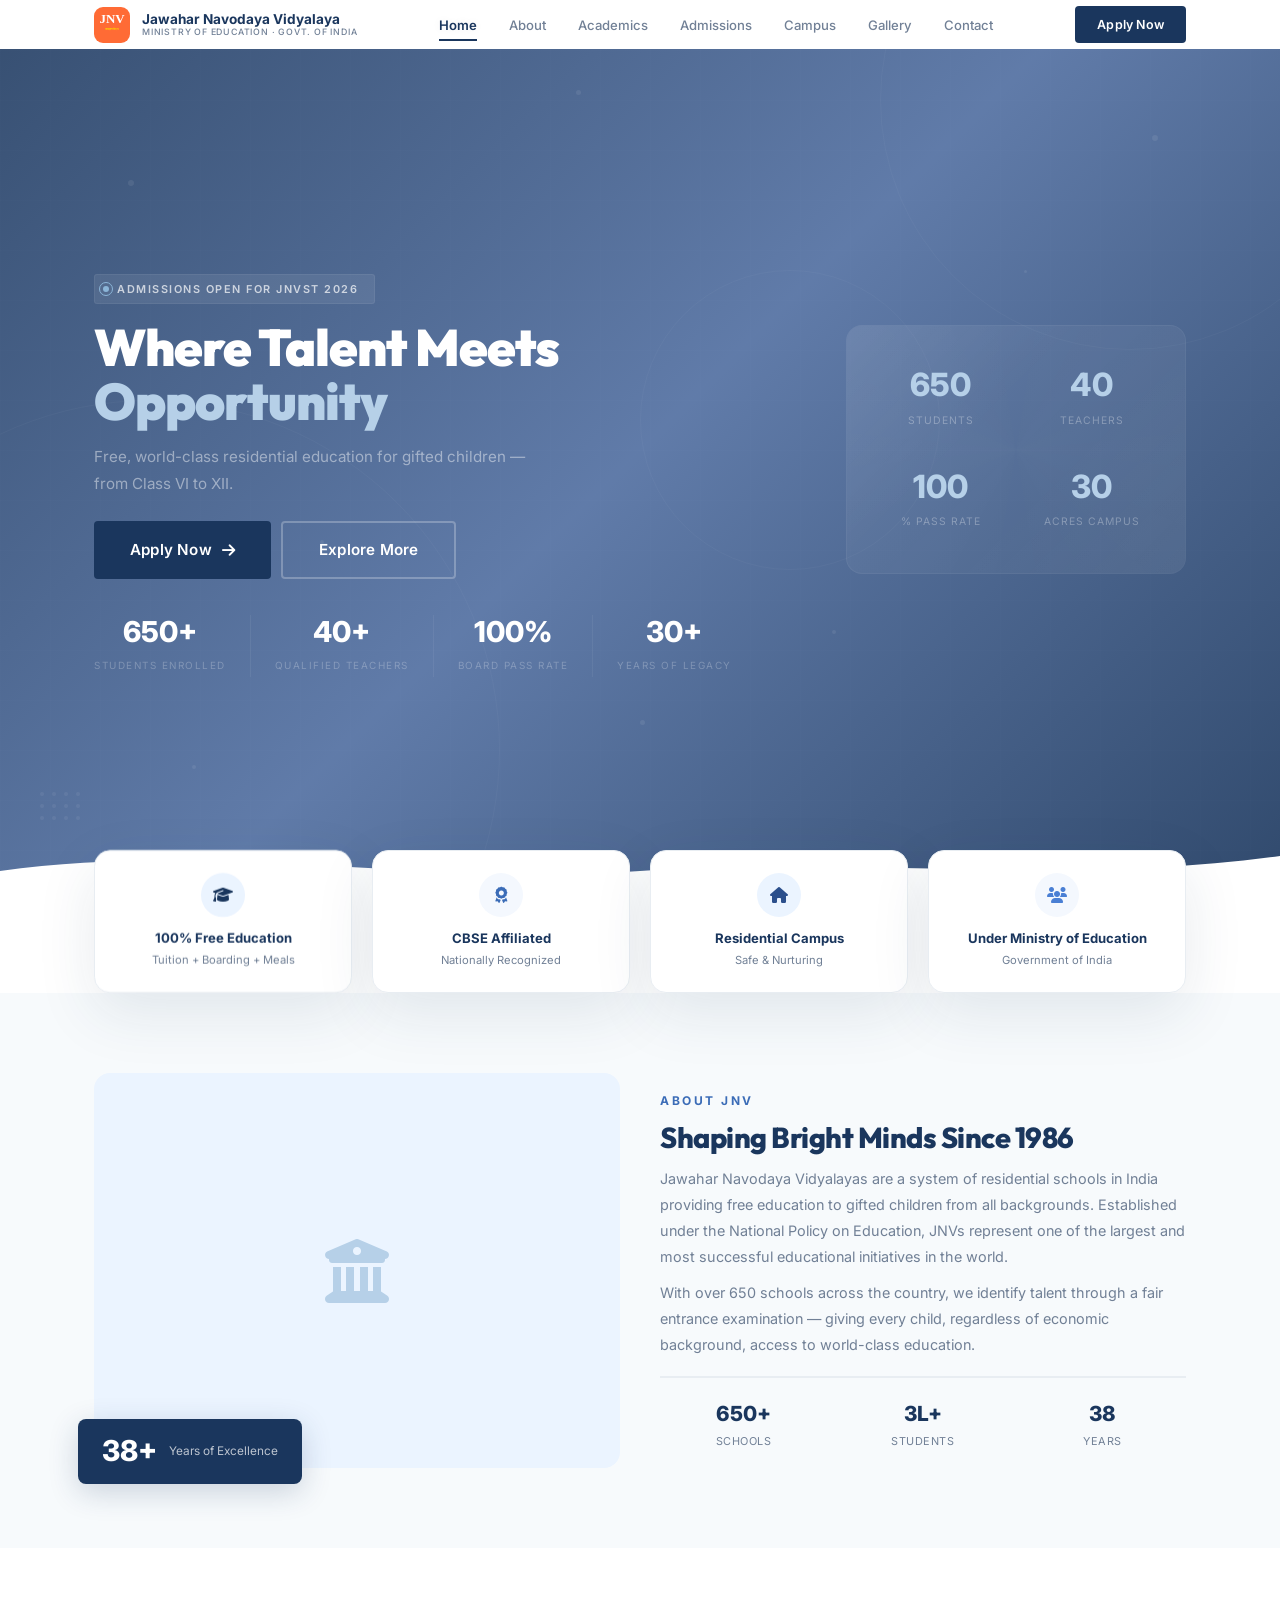
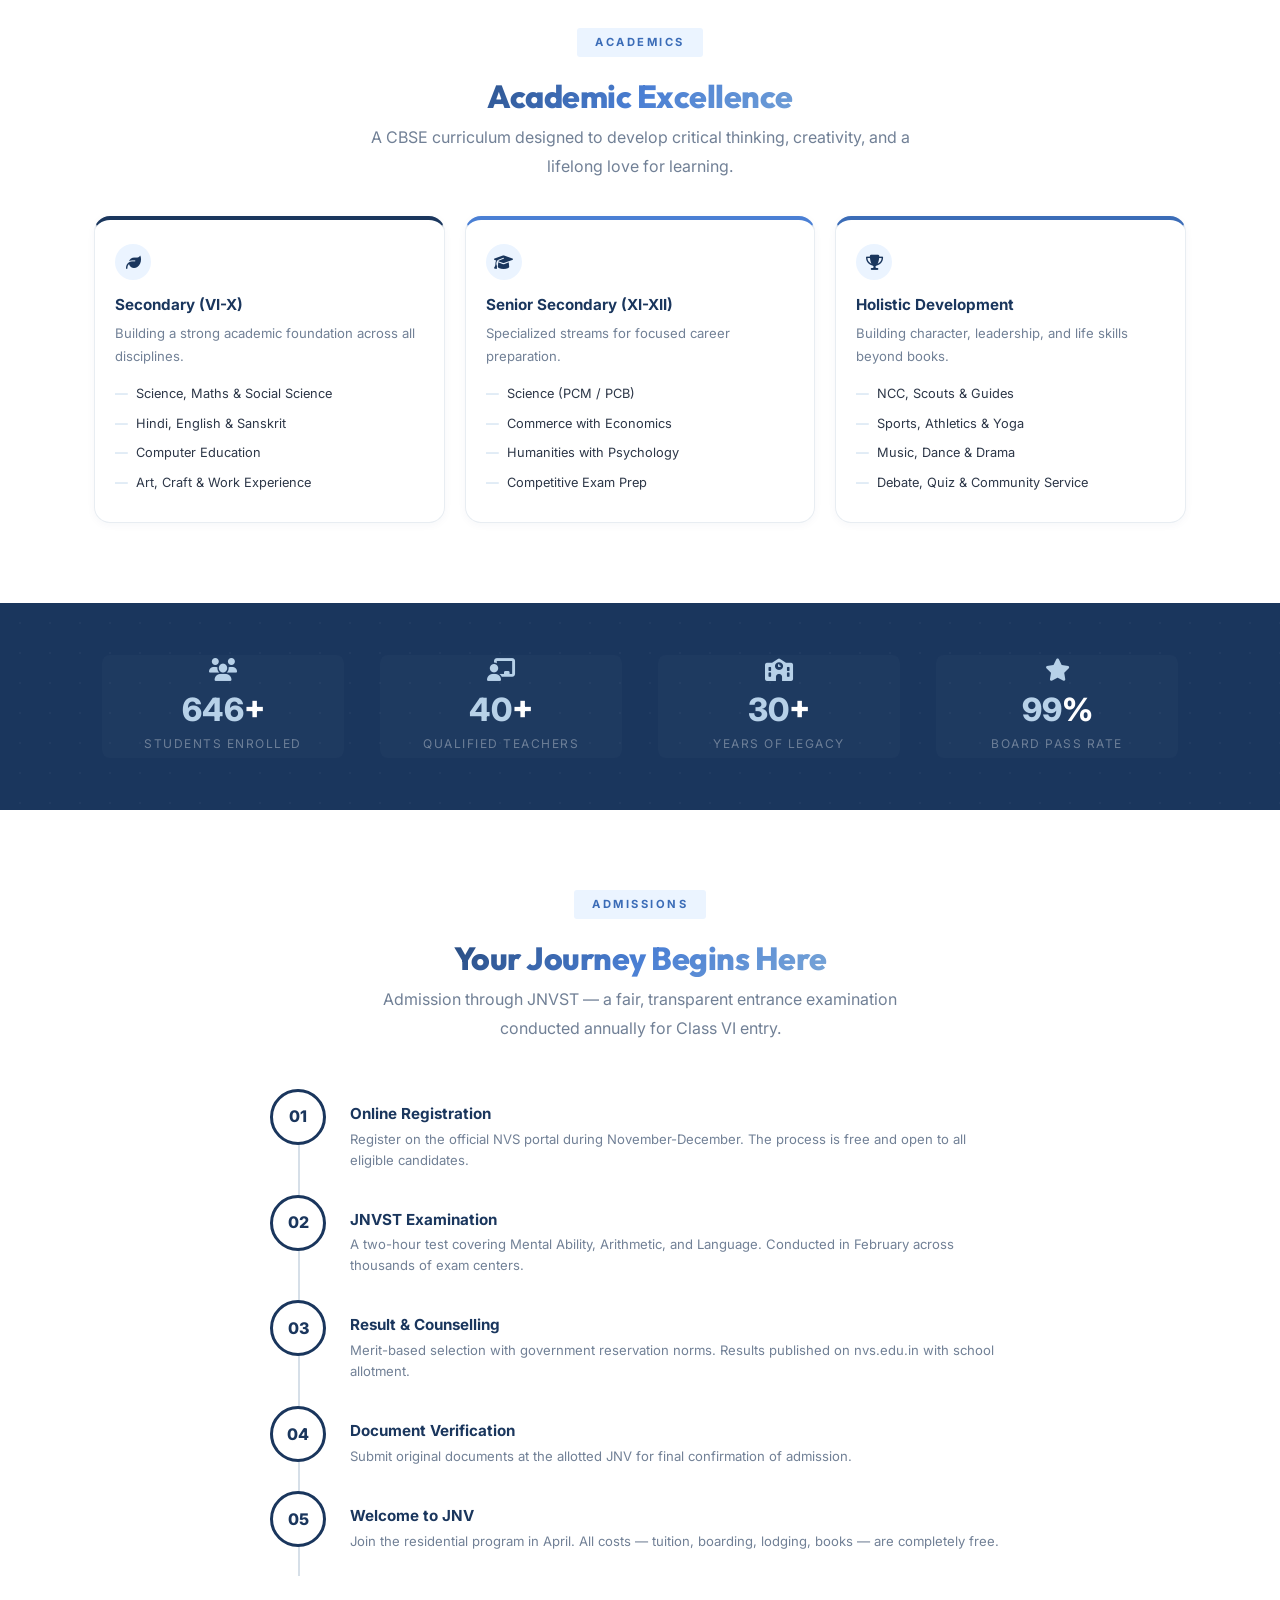
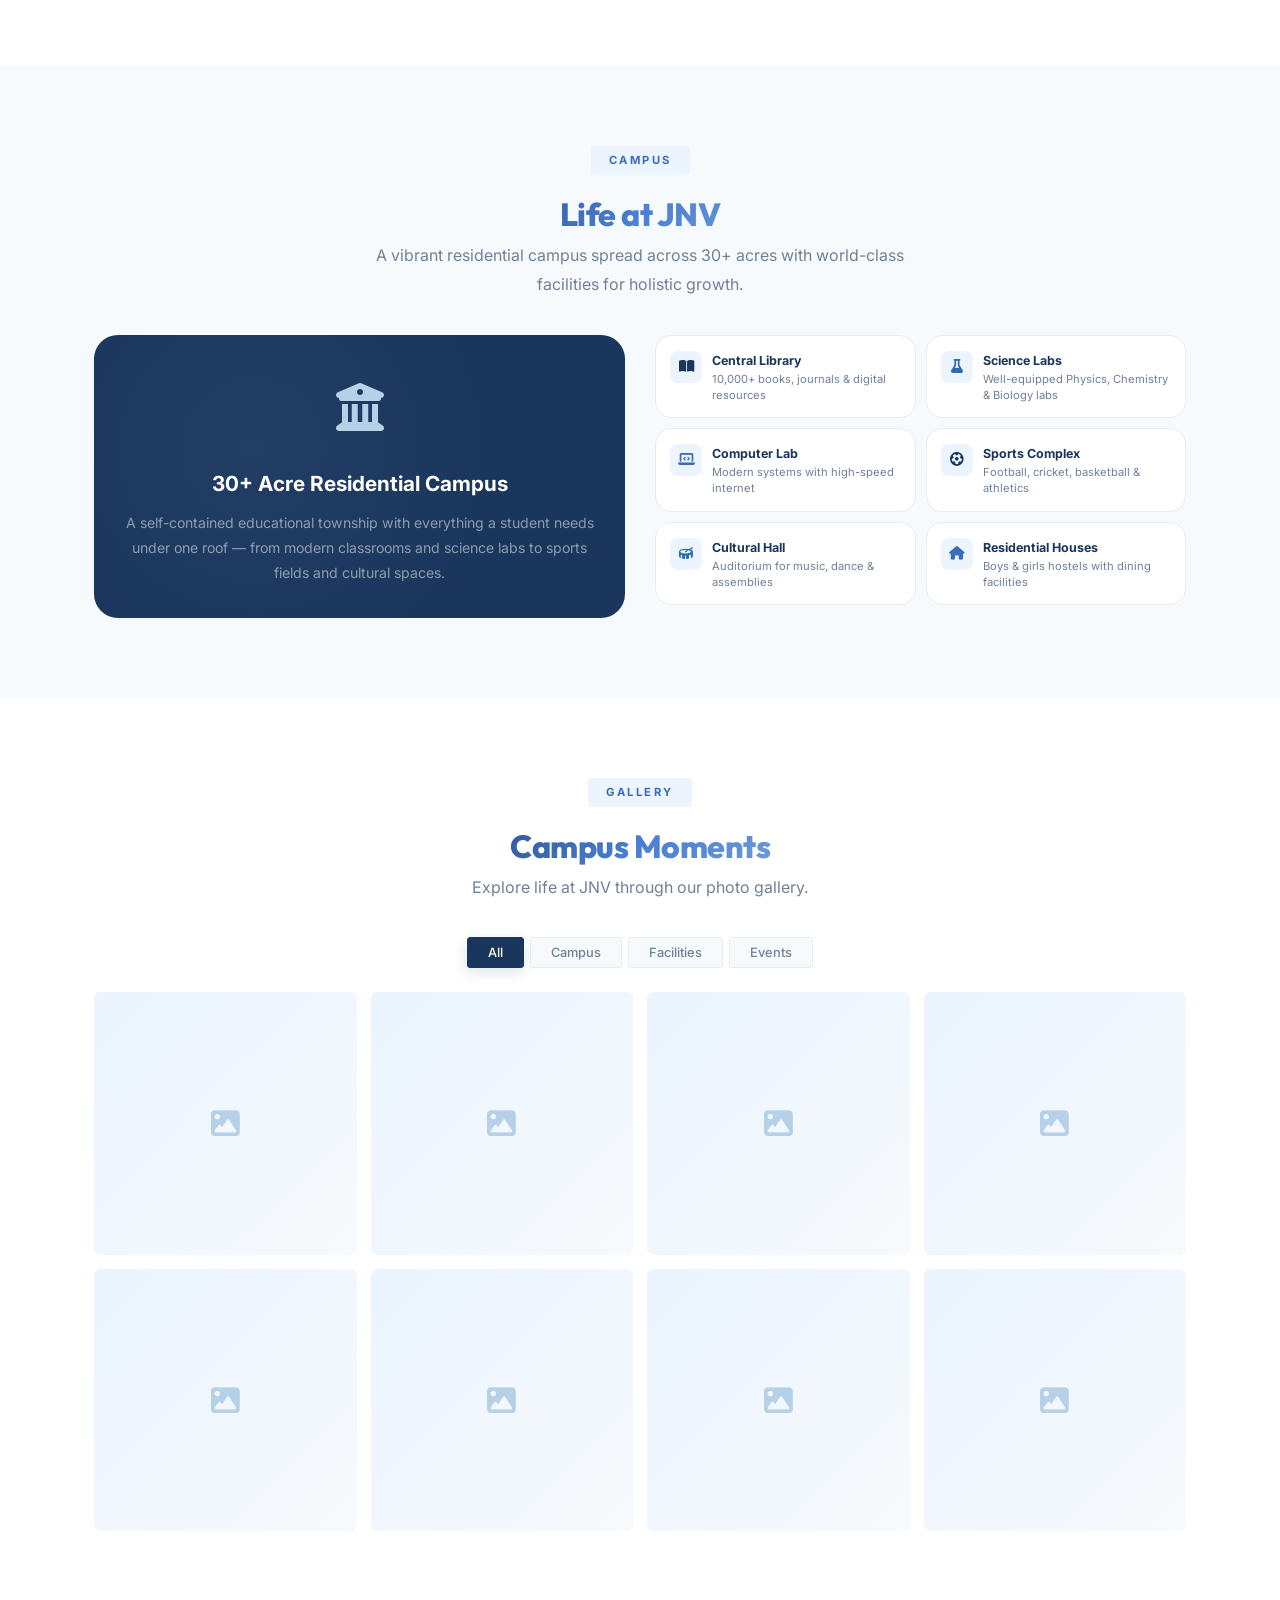
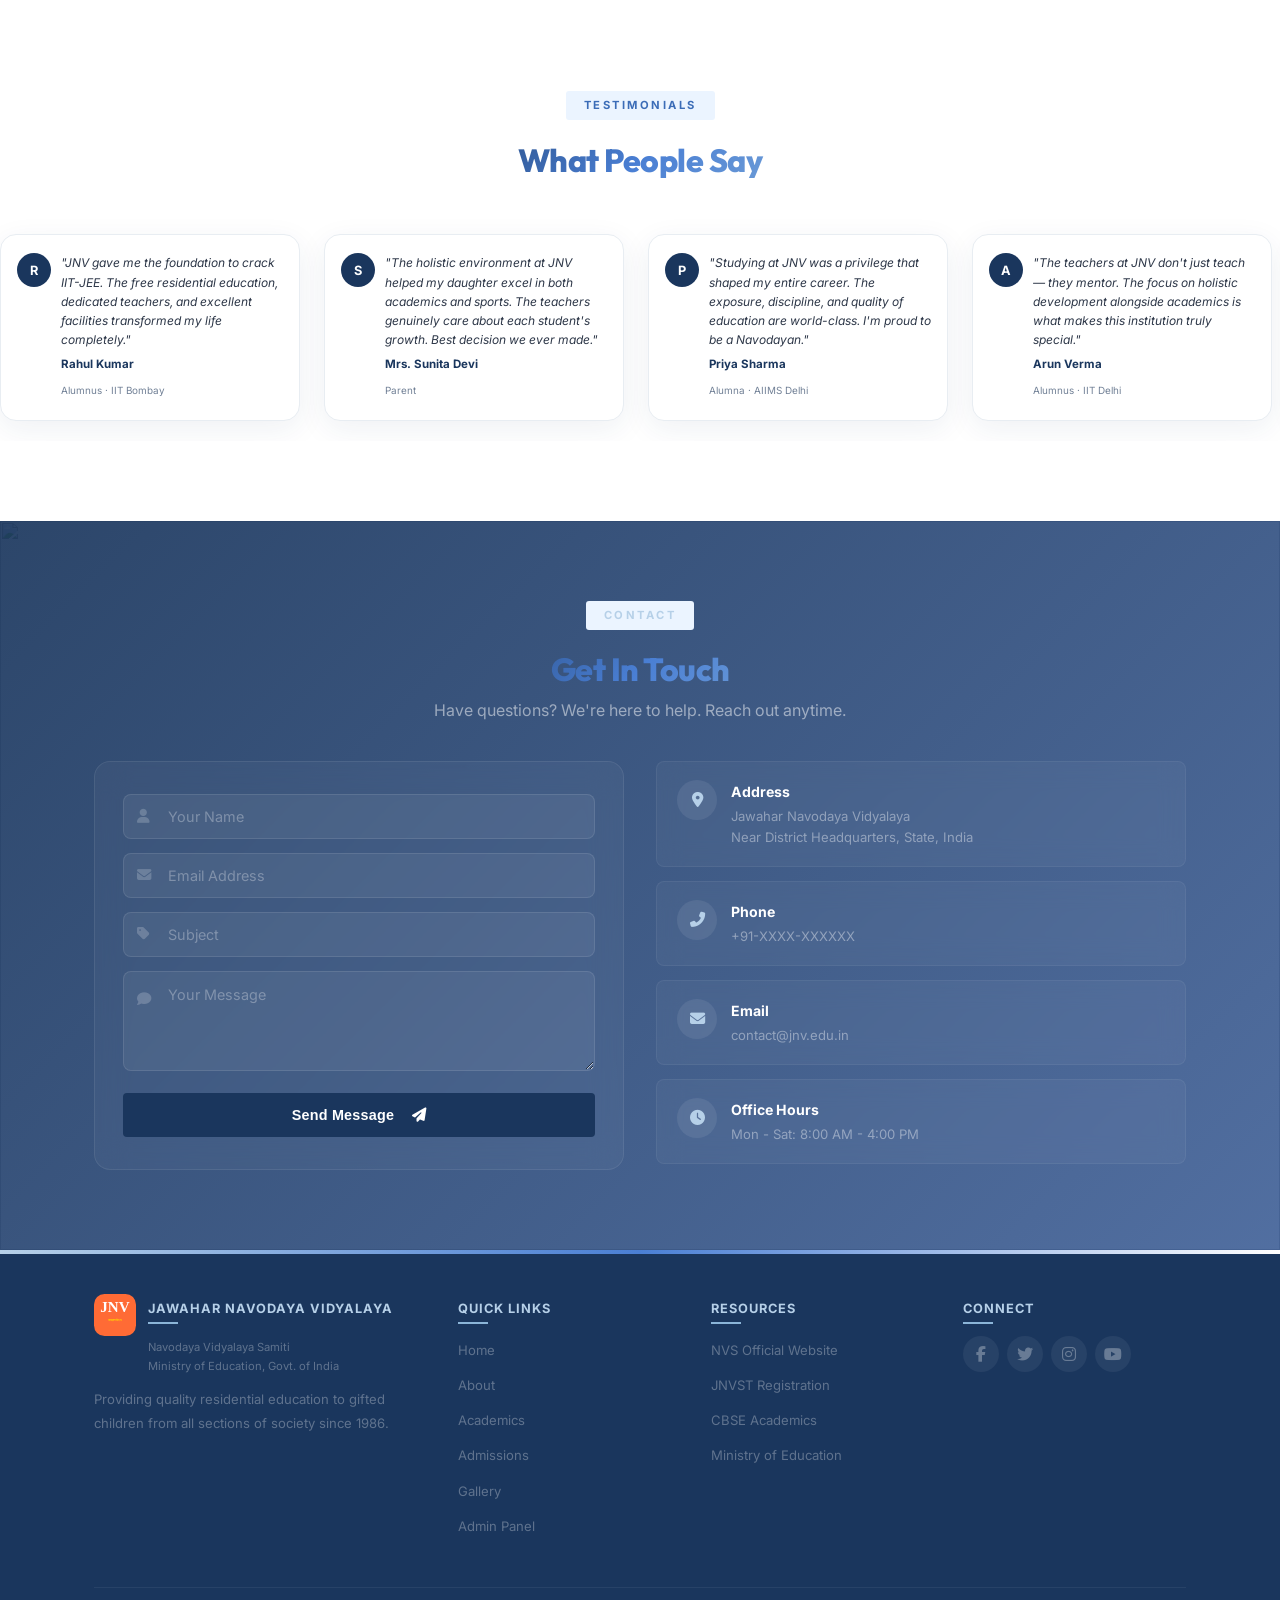
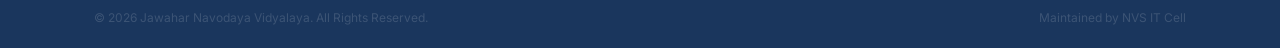
==== index.html @ 22c936cb "Flatten repo root — no nested folder" ====
<!DOCTYPE html>
<html lang="en">
<head>
  <meta charset="UTF-8">
  <meta name="viewport" content="width=device-width, initial-scale=1.0">
  <title>Jawahar Navodaya Vidyalaya - JNV</title>
  <link rel="stylesheet" href="https://cdnjs.cloudflare.com/ajax/libs/font-awesome/6.5.0/css/all.min.css">
  <link rel="stylesheet" href="css/style.css">
  <link rel="stylesheet" href="css/responsive.css">
</head>
<body>

  <div class="scroll-indicator" id="scrollIndicator"></div>

  <header class="header" id="header">
    <div class="container">
      <nav class="navbar">
        <a href="#" class="nav-brand">
          <img src="assets/images/hero/college-logo.svg" alt="JNV" class="logo">
          <div class="brand-text">
            <span class="brand-name">Jawahar Navodaya Vidyalaya</span>
            <span class="brand-sub">Ministry of Education · Govt. of India</span>
          </div>
        </a>
        <ul class="nav-menu" id="navMenu">
          <li><a href="#hero" class="nav-link active">Home</a></li>
          <li><a href="#about" class="nav-link">About</a></li>
          <li><a href="#academics" class="nav-link">Academics</a></li>
          <li><a href="#admissions" class="nav-link">Admissions</a></li>
          <li><a href="#campus" class="nav-link">Campus</a></li>
          <li><a href="#gallery" class="nav-link">Gallery</a></li>
          <li><a href="#contact" class="nav-link">Contact</a></li>
        </ul>
        <div class="nav-actions">
          <a href="#admissions" class="btn btn-primary">Apply Now</a>
          <button class="hamburger" id="hamburger" aria-label="Menu">
            <span></span><span></span><span></span>
          </button>
        </div>
      </nav>
    </div>
  </header>

  <!-- ===== HERO ===== -->
  <section class="hero" id="hero">
    <div class="hero-bg">
      <div class="hero-grid"></div>
      <div class="hero-circle hero-circle-1"></div>
      <div class="hero-circle hero-circle-2"></div>
      <div class="hero-circle hero-circle-3"></div>
      <div class="hero-dots">
        <span></span><span></span><span></span><span></span>
        <span></span><span></span><span></span><span></span>
        <span></span><span></span><span></span><span></span>
      </div>
      <div class="hero-particles">
        <span class="hero-particle"></span>
        <span class="hero-particle"></span>
        <span class="hero-particle"></span>
        <span class="hero-particle"></span>
        <span class="hero-particle"></span>
        <span class="hero-particle"></span>
        <span class="hero-particle"></span>
        <span class="hero-particle"></span>
      </div>
    </div>
    <div class="container">
      <div class="hero-content">
        <div class="hero-badge">
          <span class="dot"></span>
          Admissions Open for JNVST 2026
        </div>
        <div class="hero-inner">
          <div class="hero-text">
            <h1>Where Talent Meets <span class="highlight">Opportunity</span></h1>
            <p>Free, world-class residential education for gifted children — from Class VI to XII.</p>
            <div class="hero-cta">
              <a href="#admissions" class="btn btn-primary btn-lg">Apply Now <i class="fas fa-arrow-right"></i></a>
              <a href="#about" class="btn btn-outline btn-lg">Explore More</a>
            </div>
          </div>
          <div class="hero-visual">
            <div class="hero-card">
              <div class="hero-card-grid">
                <div class="hc-item"><span class="num" data-count="650">0</span><span class="lbl">Students</span></div>
                <div class="hc-item"><span class="num" data-count="40">0</span><span class="lbl">Teachers</span></div>
                <div class="hc-item"><span class="num" data-count="100">0</span><span class="lbl">% Pass Rate</span></div>
                <div class="hc-item"><span class="num" data-count="30">0</span><span class="lbl">Acres Campus</span></div>
              </div>
            </div>
          </div>
        </div>
        <div class="hero-stats">
          <div class="hero-stat"><span class="num">650+</span><span class="lbl">Students Enrolled</span></div>
          <div class="hero-stat-divider"></div>
          <div class="hero-stat"><span class="num">40+</span><span class="lbl">Qualified Teachers</span></div>
          <div class="hero-stat-divider"></div>
          <div class="hero-stat"><span class="num">100%</span><span class="lbl">Board Pass Rate</span></div>
          <div class="hero-stat-divider"></div>
          <div class="hero-stat"><span class="num">30+</span><span class="lbl">Years of Legacy</span></div>
        </div>
      </div>
    </div>
    <div class="hero-shape">
      <svg viewBox="0 0 1440 80" preserveAspectRatio="none">
        <path d="M0,80 L0,40 C240,0 480,60 720,40 C960,20 1200,60 1440,20 L1440,80 L0,80 Z"></path>
      </svg>
    </div>
  </section>

  <!-- ===== PILLARS ===== -->
  <section class="pillars" id="pillars">
    <div class="container">
      <div class="pillars-grid">
        <div class="pillar-card reveal r-1">
          <div class="pillar-icon pi-1"><i class="fas fa-graduation-cap"></i></div>
          <div class="pillar-text"><h4>100% Free Education</h4><p>Tuition + Boarding + Meals</p></div>
        </div>
        <div class="pillar-card reveal r-2">
          <div class="pillar-icon pi-2"><i class="fas fa-award"></i></div>
          <div class="pillar-text"><h4>CBSE Affiliated</h4><p>Nationally Recognized</p></div>
        </div>
        <div class="pillar-card reveal r-3">
          <div class="pillar-icon pi-3"><i class="fas fa-home"></i></div>
          <div class="pillar-text"><h4>Residential Campus</h4><p>Safe &amp; Nurturing</p></div>
        </div>
        <div class="pillar-card reveal r-4">
          <div class="pillar-icon pi-4"><i class="fas fa-users"></i></div>
          <div class="pillar-text"><h4>Under Ministry of Education</h4><p>Government of India</p></div>
        </div>
      </div>
    </div>
  </section>

  <!-- ===== ABOUT ===== -->
  <section class="section bg-cream" id="about">
    <div class="container">
      <div class="about-grid">
        <div class="about-visual reveal from-left r-1">
          <div class="about-frame">
            <div class="af-content"><i class="fas fa-building-columns"></i></div>
          </div>
          <div class="about-float">
            <span class="num">38+</span>
            <p>Years of Excellence</p>
          </div>
        </div>
        <div class="about-text reveal from-right r-2">
          <div class="label">About JNV</div>
          <h2>Shaping Bright Minds Since 1986</h2>
          <p>Jawahar Navodaya Vidyalayas are a system of residential schools in India providing free education to gifted children from all backgrounds. Established under the National Policy on Education, JNVs represent one of the largest and most successful educational initiatives in the world.</p>
          <p>With over 650 schools across the country, we identify talent through a fair entrance examination — giving every child, regardless of economic background, access to world-class education.</p>
          <div class="about-stats">
            <div class="as-item"><span class="as-num"><span data-count="650">0</span>+</span><span class="as-label">Schools</span></div>
            <div class="as-item"><span class="as-num"><span data-count="3">0</span>L+</span><span class="as-label">Students</span></div>
            <div class="as-item"><span class="as-num"><span data-count="38">0</span></span><span class="as-label">Years</span></div>
          </div>
        </div>
      </div>
    </div>
  </section>

  <!-- ===== ACADEMICS ===== -->
  <section class="section bg-white" id="academics">
    <div class="container">
      <div class="section-head reveal">
        <span class="section-tag">Academics</span>
        <h2>Academic Excellence</h2>
        <p>A CBSE curriculum designed to develop critical thinking, creativity, and a lifelong love for learning.</p>
      </div>
      <div class="acad-grid">
        <div class="acad-card reveal r-1">
          <div class="acad-icon"><i class="fas fa-leaf"></i></div>
          <h3>Secondary (VI-X)</h3>
          <p>Building a strong academic foundation across all disciplines.</p>
          <ul class="acad-list">
            <li>Science, Maths & Social Science</li>
            <li>Hindi, English & Sanskrit</li>
            <li>Computer Education</li>
            <li>Art, Craft & Work Experience</li>
          </ul>
        </div>
        <div class="acad-card reveal r-2">
          <div class="acad-icon"><i class="fas fa-graduation-cap"></i></div>
          <h3>Senior Secondary (XI-XII)</h3>
          <p>Specialized streams for focused career preparation.</p>
          <ul class="acad-list">
            <li>Science (PCM / PCB)</li>
            <li>Commerce with Economics</li>
            <li>Humanities with Psychology</li>
            <li>Competitive Exam Prep</li>
          </ul>
        </div>
        <div class="acad-card reveal r-3">
          <div class="acad-icon"><i class="fas fa-trophy"></i></div>
          <h3>Holistic Development</h3>
          <p>Building character, leadership, and life skills beyond books.</p>
          <ul class="acad-list">
            <li>NCC, Scouts & Guides</li>
            <li>Sports, Athletics & Yoga</li>
            <li>Music, Dance & Drama</li>
            <li>Debate, Quiz & Community Service</li>
          </ul>
        </div>
      </div>
    </div>
  </section>

  <!-- ===== STATS ===== -->
  <section class="stats-bar">
    <div class="container">
      <div class="stats-row">
        <div class="s-item reveal r-1"><i class="s-icon fas fa-users"></i><span class="s-num"><span data-count="650">0</span>+</span><span class="s-lbl">Students Enrolled</span></div>
        <div class="s-item reveal r-2"><i class="s-icon fas fa-chalkboard-user"></i><span class="s-num"><span data-count="40">0</span>+</span><span class="s-lbl">Qualified Teachers</span></div>
        <div class="s-item reveal r-3"><i class="s-icon fas fa-school"></i><span class="s-num"><span data-count="30">0</span>+</span><span class="s-lbl">Years of Legacy</span></div>
        <div class="s-item reveal r-4"><i class="s-icon fas fa-star"></i><span class="s-num"><span data-count="100">0</span>%</span><span class="s-lbl">Board Pass Rate</span></div>
      </div>
    </div>
  </section>

  <!-- ===== ADMISSIONS ===== -->
  <section class="section bg-white" id="admissions">
    <div class="container">
      <div class="section-head reveal">
        <span class="section-tag">Admissions</span>
        <h2>Your Journey Begins Here</h2>
        <p>Admission through JNVST — a fair, transparent entrance examination conducted annually for Class VI entry.</p>
      </div>
      <div class="timeline">
        <div class="tl-item"><div class="tl-marker">01</div><div class="tl-content"><h3>Online Registration</h3><p>Register on the official NVS portal during November-December. The process is free and open to all eligible candidates.</p></div></div>
        <div class="tl-item"><div class="tl-marker">02</div><div class="tl-content"><h3>JNVST Examination</h3><p>A two-hour test covering Mental Ability, Arithmetic, and Language. Conducted in February across thousands of exam centers.</p></div></div>
        <div class="tl-item"><div class="tl-marker">03</div><div class="tl-content"><h3>Result & Counselling</h3><p>Merit-based selection with government reservation norms. Results published on nvs.edu.in with school allotment.</p></div></div>
        <div class="tl-item"><div class="tl-marker">04</div><div class="tl-content"><h3>Document Verification</h3><p>Submit original documents at the allotted JNV for final confirmation of admission.</p></div></div>
        <div class="tl-item"><div class="tl-marker">05</div><div class="tl-content"><h3>Welcome to JNV</h3><p>Join the residential program in April. All costs — tuition, boarding, lodging, books — are completely free.</p></div></div>
      </div>
    </div>
  </section>

  <!-- ===== CAMPUS ===== -->
  <section class="section bg-cream" id="campus">
    <div class="container">
      <div class="section-head reveal">
        <span class="section-tag">Campus</span>
        <h2>Life at JNV</h2>
        <p>A vibrant residential campus spread across 30+ acres with world-class facilities for holistic growth.</p>
      </div>
      <div class="campus-showcase">
        <div class="cs-featured reveal r-1">
          <div class="csf-icon"><i class="fas fa-building-columns"></i></div>
          <div class="csf-text">
            <h3>30+ Acre Residential Campus</h3>
            <p>A self-contained educational township with everything a student needs under one roof — from modern classrooms and science labs to sports fields and cultural spaces.</p>
          </div>
        </div>
        <div class="cs-list">
          <div class="cs-item reveal r-1"><div class="csi-icon" style="background:var(--primary-100);color:var(--primary);"><i class="fas fa-book-open"></i></div><div class="csi-text"><h4>Central Library</h4><p>10,000+ books, journals & digital resources</p></div></div>
          <div class="cs-item reveal r-2"><div class="csi-icon" style="background:#EBF4FF;color:#2B6CB0;"><i class="fas fa-flask"></i></div><div class="csi-text"><h4>Science Labs</h4><p>Well-equipped Physics, Chemistry & Biology labs</p></div></div>
          <div class="cs-item reveal r-1"><div class="csi-icon" style="background:var(--primary-100);color:var(--primary-600);"><i class="fas fa-laptop-code"></i></div><div class="csi-text"><h4>Computer Lab</h4><p>Modern systems with high-speed internet</p></div></div>
          <div class="cs-item reveal r-2"><div class="csi-icon" style="background:#EBF4FF;color:var(--primary);"><i class="fas fa-futbol"></i></div><div class="csi-text"><h4>Sports Complex</h4><p>Football, cricket, basketball & athletics</p></div></div>
          <div class="cs-item reveal r-1"><div class="csi-icon" style="background:var(--primary-100);color:#2B6CB0;"><i class="fas fa-drum"></i></div><div class="csi-text"><h4>Cultural Hall</h4><p>Auditorium for music, dance & assemblies</p></div></div>
          <div class="cs-item reveal r-2"><div class="csi-icon" style="background:#EBF4FF;color:var(--primary-600);"><i class="fas fa-home"></i></div><div class="csi-text"><h4>Residential Houses</h4><p>Boys & girls hostels with dining facilities</p></div></div>
        </div>
      </div>
    </div>
  </section>

  <!-- ===== GALLERY ===== -->
  <section class="section bg-white" id="gallery">
    <div class="container">
      <div class="section-head reveal">
        <span class="section-tag">Gallery</span>
        <h2>Campus Moments</h2>
        <p>Explore life at JNV through our photo gallery.</p>
      </div>
      <div class="gallery-filter reveal">
        <button class="active" data-filter="all">All</button>
        <button data-filter="campus">Campus</button>
        <button data-filter="facilities">Facilities</button>
        <button data-filter="events">Events</button>
      </div>
      <div class="gallery-grid" id="galleryGrid">
        <div class="g-item" data-category="campus" data-img="assets/images/campus/campus-main.jpg"><div class="g-bg"><i class="fas fa-image"></i></div><div class="g-thumb" style="background-image:url(assets/images/campus/campus-main.jpg)"></div><div class="g-overlay"><span>Main Building</span></div></div>
        <div class="g-item" data-category="facilities" data-img="assets/images/campus/library.jpg"><div class="g-bg"><i class="fas fa-image"></i></div><div class="g-thumb" style="background-image:url(assets/images/campus/library.jpg)"></div><div class="g-overlay"><span>Library</span></div></div>
        <div class="g-item" data-category="facilities" data-img="assets/images/campus/lab.jpg"><div class="g-bg"><i class="fas fa-image"></i></div><div class="g-thumb" style="background-image:url(assets/images/campus/lab.jpg)"></div><div class="g-overlay"><span>Science Lab</span></div></div>
        <div class="g-item" data-category="events" data-img="assets/images/campus/sports.jpg"><div class="g-bg"><i class="fas fa-image"></i></div><div class="g-thumb" style="background-image:url(assets/images/campus/sports.jpg)"></div><div class="g-overlay"><span>Sports Day</span></div></div>
        <div class="g-item" data-category="campus" data-img="assets/images/campus/campus-main.jpg"><div class="g-bg"><i class="fas fa-image"></i></div><div class="g-thumb" style="background-image:url(assets/images/campus/campus-main.jpg)"></div><div class="g-overlay"><span>Campus View</span></div></div>
        <div class="g-item" data-category="events" data-img="assets/images/campus/events.jpg"><div class="g-bg"><i class="fas fa-image"></i></div><div class="g-thumb" style="background-image:url(assets/images/campus/events.jpg)"></div><div class="g-overlay"><span>Cultural Fest</span></div></div>
        <div class="g-item" data-category="facilities" data-img="assets/images/campus/lab.jpg"><div class="g-bg"><i class="fas fa-image"></i></div><div class="g-thumb" style="background-image:url(assets/images/campus/lab.jpg)"></div><div class="g-overlay"><span>Computer Lab</span></div></div>
        <div class="g-item" data-category="events" data-img="assets/images/campus/sports.jpg"><div class="g-bg"><i class="fas fa-image"></i></div><div class="g-thumb" style="background-image:url(assets/images/campus/sports.jpg)"></div><div class="g-overlay"><span>Swimming Pool</span></div></div>
      </div>
    </div>
  </section>

  <!-- Lightbox -->
  <div class="lightbox" id="lightbox">
    <button class="lightbox-close" id="lbClose">&times;</button>
    <button class="lightbox-nav prev" id="lbPrev"><i class="fas fa-chevron-left"></i></button>
    <button class="lightbox-nav next" id="lbNext"><i class="fas fa-chevron-right"></i></button>
    <div class="lightbox-content" id="lbContent">
      <img id="lbImg" src="" alt="Gallery Image">
      <h3 id="lbTitle">Photo Title</h3>
      <p id="lbCategory">Category</p>
    </div>
    <div class="lightbox-counter" id="lbCounter">1 / 8</div>
  </div>

  <!-- ===== NOTICES ===== -->
  <section class="section bg-cream" id="notices" style="display:none;">
    <div class="container">
      <div class="section-head reveal">
        <span class="section-tag">Updates</span>
        <h2>Notices & Announcements</h2>
      </div>
      <div class="notices-list" id="noticesList"></div>
    </div>
  </section>

  <!-- ===== TESTIMONIALS ===== -->
  <section class="section bg-white" id="testimonials">
    <div class="container">
      <div class="section-head reveal">
        <span class="section-tag">Testimonials</span>
        <h2>What People Say</h2>
      </div>
    </div>
    <div class="testi-float-wrap">
      <div class="testi-float-track" id="testiTrack">
        <div class="testi-float-card">
          <div class="tfc-icon">R</div>
          <div class="tfc-text">
            <p>"JNV gave me the foundation to crack IIT-JEE. The free residential education, dedicated teachers, and excellent facilities transformed my life completely."</p>
            <strong>Rahul Kumar</strong>
            <span>Alumnus · IIT Bombay</span>
          </div>
        </div>
        <div class="testi-float-card">
          <div class="tfc-icon">S</div>
          <div class="tfc-text">
            <p>"The holistic environment at JNV helped my daughter excel in both academics and sports. The teachers genuinely care about each student's growth. Best decision we ever made."</p>
            <strong>Mrs. Sunita Devi</strong>
            <span>Parent</span>
          </div>
        </div>
        <div class="testi-float-card">
          <div class="tfc-icon">P</div>
          <div class="tfc-text">
            <p>"Studying at JNV was a privilege that shaped my entire career. The exposure, discipline, and quality of education are world-class. I'm proud to be a Navodayan."</p>
            <strong>Priya Sharma</strong>
            <span>Alumna · AIIMS Delhi</span>
          </div>
        </div>
        <div class="testi-float-card">
          <div class="tfc-icon">A</div>
          <div class="tfc-text">
            <p>"The teachers at JNV don't just teach — they mentor. The focus on holistic development alongside academics is what makes this institution truly special."</p>
            <strong>Arun Verma</strong>
            <span>Alumnus · IIT Delhi</span>
          </div>
        </div>
        <div class="testi-float-card">
          <div class="tfc-icon">N</div>
          <div class="tfc-text">
            <p>"JNV gave my son a disciplined yet nurturing environment. The residential program built his character and independence. Forever grateful to this institution."</p>
            <strong>Mrs. Neha Gupta</strong>
            <span>Parent</span>
          </div>
        </div>
        <div class="testi-float-card">
          <div class="tfc-icon">V</div>
          <div class="tfc-text">
            <p>"Being a Navodayan shaped who I am today. The exposure, the competitions, the sports — everything contributed to my growth. Proud to be part of this legacy."</p>
            <strong>Vikram Singh</strong>
            <span>Alumnus · NIT Trichy</span>
          </div>
        </div>
      </div>
    </div>
  </section>

  <!-- ===== GET IN TOUCH ===== -->
  <section class="section git-section" id="contact">
    <div class="git-bg">
      <img src="assets/images/hero/campus-main.jpg" alt="" class="git-bg-img">
      <div class="git-overlay"></div>
    </div>
    <div class="container">
      <div class="section-head reveal" style="position:relative;z-index:1;">
        <span class="section-tag" style="color:var(--primary-200)">Contact</span>
        <h2 style="color:var(--white)">Get In Touch</h2>
        <p style="color:rgba(255,255,255,0.5)">Have questions? We're here to help. Reach out anytime.</p>
      </div>
      <div class="git-grid">
        <div class="git-card reveal from-left r-1">
          <form id="contactForm">
            <div class="git-input-group">
              <input type="text" placeholder="Your Name" required>
              <span class="git-input-icon"><i class="fas fa-user"></i></span>
            </div>
            <div class="git-input-group">
              <input type="email" placeholder="Email Address" required>
              <span class="git-input-icon"><i class="fas fa-envelope"></i></span>
            </div>
            <div class="git-input-group">
              <input type="text" placeholder="Subject">
              <span class="git-input-icon"><i class="fas fa-tag"></i></span>
            </div>
            <div class="git-input-group">
              <textarea placeholder="Your Message" rows="4" required></textarea>
              <span class="git-input-icon git-textarea-icon"><i class="fas fa-comment"></i></span>
            </div>
            <button type="submit" class="btn btn-primary btn-block">Send Message <i class="fas fa-paper-plane"></i></button>
          </form>
        </div>
        <div class="git-contact reveal from-right r-2">
          <div class="git-contact-card">
            <div class="git-c-icon"><i class="fas fa-map-marker-alt"></i></div>
            <div><h4>Address</h4><p>Jawahar Navodaya Vidyalaya<br>Near District Headquarters, State, India</p></div>
          </div>
          <div class="git-contact-card">
            <div class="git-c-icon"><i class="fas fa-phone-alt"></i></div>
            <div><h4>Phone</h4><p>+91-XXXX-XXXXXX</p></div>
          </div>
          <div class="git-contact-card">
            <div class="git-c-icon"><i class="fas fa-envelope"></i></div>
            <div><h4>Email</h4><p>contact@jnv.edu.in</p></div>
          </div>
          <div class="git-contact-card">
            <div class="git-c-icon"><i class="fas fa-clock"></i></div>
            <div><h4>Office Hours</h4><p>Mon - Sat: 8:00 AM - 4:00 PM</p></div>
          </div>
        </div>
      </div>
    </div>
  </section>

  <footer class="footer">
    <div class="container">
      <div class="footer-grid">
        <div class="footer-col">
          <div class="footer-brand">
            <img src="assets/images/hero/college-logo.svg" alt="JNV" class="footer-logo">
            <div><h4>Jawahar Navodaya Vidyalaya</h4><p>Navodaya Vidyalaya Samiti<br>Ministry of Education, Govt. of India</p></div>
          </div>
          <p class="footer-desc">Providing quality residential education to gifted children from all sections of society since 1986.</p>
        </div>
        <div class="footer-col">
          <h4>Quick Links</h4>
          <ul>
            <li><a href="#hero">Home</a></li>
            <li><a href="#about">About</a></li>
            <li><a href="#academics">Academics</a></li>
            <li><a href="#admissions">Admissions</a></li>
            <li><a href="#gallery">Gallery</a></li>
            <li><a href="admin/index.html" target="_blank">Admin Panel</a></li>
          </ul>
        </div>
        <div class="footer-col">
          <h4>Resources</h4>
          <ul>
            <li><a href="https://navodaya.gov.in" target="_blank" rel="noopener">NVS Official Website</a></li>
            <li><a href="https://cbseitms.nic.in/nvs" target="_blank" rel="noopener">JNVST Registration</a></li>
            <li><a href="https://cbse.gov.in" target="_blank" rel="noopener">CBSE Academics</a></li>
            <li><a href="https://education.gov.in" target="_blank" rel="noopener">Ministry of Education</a></li>
          </ul>
        </div>
        <div class="footer-col">
          <h4>Connect</h4>
          <div class="social-links">
            <a href="#" aria-label="Facebook"><i class="fab fa-facebook-f"></i></a>
            <a href="#" aria-label="Twitter"><i class="fab fa-twitter"></i></a>
            <a href="#" aria-label="Instagram"><i class="fab fa-instagram"></i></a>
            <a href="#" aria-label="YouTube"><i class="fab fa-youtube"></i></a>
          </div>
        </div>
      </div>
      <div class="footer-bottom">
        <p>&copy; 2026 Jawahar Navodaya Vidyalaya. All Rights Reserved.</p>
        <p>Maintained by NVS IT Cell</p>
      </div>
    </div>
  </footer>

  <button class="back-top" id="backTop"><i class="fas fa-arrow-up"></i></button>

  <script src="js/main.js"></script>
</body>
</html>
---- css/style.css ----
@import url('https://fonts.googleapis.com/css2?family=Inter:wght@300;400;500;600;700;800;900&family=Outfit:wght@300;400;500;600;700;800;900&family=Playfair+Display:ital,wght@0,700;0,800;1,700&display=swap');

:root {
  --primary: #1A365D;
  --primary-800: #234578;
  --primary-700: #2B4F8C;
  --primary-600: #3B6CB7;
  --primary-500: #4A7FD4;
  --primary-300: #8BB5D8;
  --primary-200: #B6D0E8;
  --primary-100: #EBF4FF;
  --primary-50: #F4F8FE;
  --accent: #2B6CB0;
  --accent-dark: #1E4D82;
  --white: #FFFFFF;
  --cream: #F7FAFC;
  --cream-200: #E8EDF2;
  --cream-300: #D6DFE8;
  --text: #2D3748;
  --text-light: #718096;
  --text-muted: #A0AEC0;
  --shadow-sm: 0 2px 8px rgba(26,54,93,0.04);
  --shadow-md: 0 8px 30px rgba(26,54,93,0.07);
  --shadow-lg: 0 20px 60px rgba(26,54,93,0.1);
  --shadow-xl: 0 40px 100px rgba(26,54,93,0.12);
  --radius: 8px;
  --radius-lg: 16px;
  --radius-xl: 24px;
  --transition: all 0.35s cubic-bezier(0.22, 1, 0.36, 1);
  --max-w: 1140px;
}

* { margin: 0; padding: 0; box-sizing: border-box; }
html { scroll-behavior: smooth; }

body {
  font-family: 'Inter', -apple-system, BlinkMacSystemFont, sans-serif;
  color: var(--text); background: var(--white);
  line-height: 1.7; overflow-x: hidden; -webkit-font-smoothing: antialiased;
}

::selection { background: var(--primary); color: var(--white); }

.container { width: 100%; max-width: var(--max-w); margin: 0 auto; padding: 0 24px; }

.section { padding: 80px 0; }
.bg-cream { background: var(--cream); }
.bg-white { background: var(--white); }
.bg-primary { background: var(--primary); }

.section-head { text-align: center; max-width: 560px; margin: 0 auto 36px; }

.section-tag {
  display: inline-block; padding: 5px 18px;
  background: var(--primary-100); color: var(--primary-600);
  font-size: 0.7rem; font-weight: 700; text-transform: uppercase;
  letter-spacing: 2.5px; border-radius: 3px; margin-bottom: 14px;
}

.section-head h2 {
  font-size: 2rem; font-weight: 800; color: var(--primary);
  margin-bottom: 8px; font-family: 'Outfit', sans-serif;
  letter-spacing: -0.5px; line-height: 1.12;
}

.section-head p { font-size: 1rem; color: var(--text-light); line-height: 1.8; }

/* Buttons */
.btn {
  display: inline-flex; align-items: center; gap: 10px;
  padding: 12px 30px; border-radius: 4px; font-weight: 600;
  font-size: 0.88rem; text-decoration: none; cursor: pointer;
  border: none; transition: var(--transition);
  letter-spacing: 0.2px;
}
.btn-primary { background: var(--primary); color: var(--white); }
.btn-primary:hover { background: var(--primary-700); transform: translateY(-2px); box-shadow: 0 8px 30px rgba(26,54,93,0.2); }
.btn-outline { background: transparent; color: var(--white); border: 2px solid rgba(255,255,255,0.25); }
.btn-outline:hover { background: var(--white); color: var(--primary); border-color: var(--white); transform: translateY(-2px); }
.btn-outline-dark { background: transparent; color: var(--primary); border: 2px solid var(--cream-300); }
.btn-outline-dark:hover { border-color: var(--primary); color: var(--primary); transform: translateY(-2px); }
.btn-lg { padding: 14px 36px; font-size: 0.95rem; }
.btn-block { width: 100%; justify-content: center; }

/* Loader */
/* Loader removed */

/* ===== HEADER ===== */
.header {
  position: fixed; top: 0; left: 0; width: 100%; z-index: 1000;
  background: var(--white); transition: var(--transition);
}
.header::after {
  content: ''; position: absolute; left: 0; bottom: 0; width: 100%; height: 3px;
  background: linear-gradient(90deg, var(--primary), var(--primary-500), var(--primary-200));
  transform: scaleX(0); transform-origin: left; transition: transform 0.6s ease;
}
.header.scrolled::after { transform: scaleX(1); }
.header.scrolled { box-shadow: 0 1px 20px rgba(26,54,93,0.06); }

.navbar { display: flex; align-items: center; justify-content: space-between; padding: 6px 0; gap: 24px; }
.nav-brand { display: flex; align-items: center; gap: 12px; text-decoration: none; flex-shrink: 0; }
.nav-brand .logo { height: 36px; }
.brand-text { line-height: 1.2; }
.brand-name { display: block; font-weight: 700; font-size: 0.85rem; color: var(--primary); }
.brand-sub { display: block; font-size: 0.55rem; color: var(--text-light); font-weight: 500; letter-spacing: 0.8px; text-transform: uppercase; }

.nav-menu { display: flex; list-style: none; gap: 0; }
.nav-menu li a {
  padding: 8px 16px; text-decoration: none;
  color: var(--text-light); font-weight: 500; font-size: 0.82rem;
  transition: var(--transition); white-space: nowrap;
  position: relative;
}
.nav-menu li a::after {
  content: ''; position: absolute; left: 16px; bottom: 0; width: calc(100% - 32px); height: 2px;
  background: var(--primary); transform: scaleX(0); transition: transform 0.3s ease;
}
.nav-menu li a:hover::after,
.nav-menu li a.active::after { transform: scaleX(1); }
.nav-menu li a:hover { color: var(--primary); }
.nav-menu li a.active { color: var(--primary); font-weight: 600; }

.nav-actions { display: flex; align-items: center; gap: 10px; flex-shrink: 0; }
.nav-actions .btn { padding: 8px 22px; font-size: 0.78rem; }

.hamburger { display: none; flex-direction: column; gap: 5px; background: none; border: none; cursor: pointer; padding: 8px; }
.hamburger span { display: block; width: 22px; height: 2px; background: var(--primary); border-radius: 2px; transition: var(--transition); }
.hamburger.active span:nth-child(1) { transform: rotate(45deg) translate(5px, 5px); }
.hamburger.active span:nth-child(2) { opacity: 0; }
.hamburger.active span:nth-child(3) { transform: rotate(-45deg) translate(5px, -5px); }

/* ===== HERO ===== */
.hero {
  min-height: 100vh; display: flex; align-items: center; position: relative;
  overflow: hidden;
  background-image: url('../assets/images/hero/campus-main.jpg');
  background-size: cover; background-position: center; background-repeat: no-repeat;
  background-attachment: fixed;
}
.hero::before {
  content: ''; position: absolute; inset: 0;
  background: linear-gradient(135deg, rgba(26,54,93,0.88) 0%, rgba(43,79,140,0.75) 50%, rgba(26,54,93,0.9) 100%);
}
.hero-bg { position: absolute; inset: 0; overflow: hidden; }
.hero-grid { position: absolute; inset: 0; opacity: 0.06; background-image: linear-gradient(rgba(255,255,255,0.15) 1px, transparent 1px), linear-gradient(90deg, rgba(255,255,255,0.15) 1px, transparent 1px); background-size: 50px 50px; }
.hero-circle { position: absolute; border-radius: 50%; border: 1px solid rgba(255,255,255,0.03); pointer-events: none; }
.hero-circle-1 { width: 500px; height: 500px; top: -150px; right: -100px; }
.hero-circle-2 { width: 700px; height: 700px; bottom: -200px; left: -200px; }
.hero-circle-3 { width: 300px; height: 300px; top: 30%; left: 50%; }
.hero-dots { position: absolute; bottom: 80px; left: 40px; display: grid; grid-template-columns: repeat(4,1fr); gap: 8px; opacity: 0.06; }
.hero-dots span { width: 4px; height: 4px; border-radius: 50%; background: var(--white); }

.hero-content { position: relative; z-index: 1; padding: 110px 0 60px; }

.hero-badge {
  display: inline-flex; align-items: center; gap: 8px;
  padding: 5px 16px 5px 8px;
  background: rgba(255,255,255,0.08); color: rgba(255,255,255,0.7);
  font-size: 0.68rem; font-weight: 600; text-transform: uppercase;
  letter-spacing: 1.5px; border-radius: 3px; margin-bottom: 16px;
  border: 1px solid rgba(255,255,255,0.06);
  animation: fadeUp 0.8s ease 0.2s both;
}
.hero-badge .dot { width: 6px; height: 6px; border-radius: 50%; background: var(--primary-300); animation: pulseDot 2s ease infinite; }
@keyframes pulseDot { 0%,100% { opacity: 1; } 50% { opacity: 0.3; } }

.hero-inner { display: flex; align-items: center; justify-content: space-between; gap: 40px; }
.hero-text { flex: 1; max-width: 580px; }
.hero-text h1 {
  font-size: 3.2rem; font-weight: 900; line-height: 1.06;
  color: var(--white); margin-bottom: 14px;
  font-family: 'Outfit', sans-serif; letter-spacing: -1px;
  animation: fadeUp 0.8s ease 0.3s both;
}
.hero-text h1 .highlight { color: var(--primary-200); }
.hero-text p {
  font-size: 0.95rem; color: rgba(255,255,255,0.45);
  line-height: 1.8; margin-bottom: 24px; max-width: 440px;
  animation: fadeUp 0.8s ease 0.4s both;
}
.hero-cta { display: flex; gap: 10px; flex-wrap: wrap; animation: fadeUp 0.8s ease 0.5s both; }

@keyframes fadeUp { from { opacity: 0; transform: translateY(24px); } to { opacity: 1; transform: translateY(0); } }

.hero-visual { flex: 0 0 340px; animation: fadeUp 0.8s ease 0.5s both; }
.hero-card {
  background: rgba(255,255,255,0.04); backdrop-filter: blur(16px);
  border: 1px solid rgba(255,255,255,0.06);
  border-radius: var(--radius-lg); padding: 28px 24px;
  position: relative; overflow: hidden;
}
.hero-card-grid { display: grid; grid-template-columns: 1fr 1fr; gap: 12px; position: relative; z-index: 1; }
.hc-item { text-align: center; padding: 12px 6px; }
.hc-item .num { font-size: 2rem; font-weight: 800; color: var(--primary-200); display: block; line-height: 1.2; }
.hc-item .lbl { font-size: 0.65rem; color: rgba(255,255,255,0.3); text-transform: uppercase; letter-spacing: 1px; margin-top: 2px; }

.hero-stats { display: flex; gap: 24px; margin-top: 36px; animation: fadeUp 0.8s ease 0.6s both; }
.hero-stat { text-align: center; }
.hero-stat .num { font-size: 1.8rem; font-weight: 800; color: var(--white); display: block; line-height: 1.2; }
.hero-stat .lbl { font-size: 0.62rem; color: rgba(255,255,255,0.25); text-transform: uppercase; letter-spacing: 1.5px; margin-top: 2px; }
.hero-stat-divider { width: 1px; background: rgba(255,255,255,0.06); }

/* Shape divider */
.hero-shape { position: absolute; bottom: -1px; left: 0; width: 100%; height: 60px; overflow: hidden; }
.hero-shape svg { width: 100%; height: 100%; fill: var(--white); }

/* ===== PILLARS ===== */
.pillars { margin-top: -50px; position: relative; z-index: 2; }
.pillars-grid { display: grid; grid-template-columns: repeat(4, 1fr); gap: 20px; }
.pillar-card {
  background: var(--white); border-radius: var(--radius-lg);
  padding: 22px 20px; box-shadow: var(--shadow-lg);
  text-align: center; border: 1px solid var(--cream-200);
  transition: var(--transition); position: relative; overflow: hidden;
  will-change: transform;
}
.pillar-card::before {
  content: ''; position: absolute; top: 0; left: 0; width: 100%; height: 4px;
  background: var(--primary); transform: scaleX(0); transform-origin: left;
  transition: transform 0.4s ease;
}
.pillar-card:hover::before { transform: scaleX(1); }
.pillar-card:hover { transform: translateY(-6px); box-shadow: var(--shadow-xl); }
.pillar-icon { width: 44px; height: 44px; border-radius: 50%; display: flex; align-items: center; justify-content: center; font-size: 1rem; margin: 0 auto 10px; background: var(--primary-100); color: var(--primary); }
.pillar-text h4 { font-size: 0.82rem; font-weight: 700; color: var(--primary); }
.pillar-text p { font-size: 0.7rem; color: var(--text-light); margin-top: 2px; }

/* ===== ABOUT ===== */
.about-grid { display: grid; grid-template-columns: 1fr 1fr; gap: 40px; align-items: center; }
.about-visual { position: relative; }
.about-frame {
  position: relative; width: 100%; aspect-ratio: 4/3;
  border-radius: var(--radius-lg); overflow: hidden;
  background: var(--primary-100);
}
.about-frame .af-content { position: absolute; inset: 0; display: flex; align-items: center; justify-content: center; font-size: 4rem; color: var(--primary-200); }
.about-frame::after {
  content: ''; position: absolute; top: 16px; left: 16px; width: 100%; height: 100%;
  border: 3px solid var(--primary-200); border-radius: var(--radius-lg);
  z-index: -1;
}
.about-float {
  position: absolute; bottom: -16px; left: -16px;
  background: var(--primary); color: var(--white);
  padding: 18px 24px; border-radius: var(--radius);
  display: flex; align-items: center; gap: 12px;
  box-shadow: 0 8px 30px rgba(26,54,93,0.2);
}
.about-float .num { font-size: 1.8rem; font-weight: 800; line-height: 1; }
.about-float p { font-size: 0.74rem; opacity: 0.7; }

.about-text .label { font-size: 0.75rem; font-weight: 700; color: var(--primary-600); text-transform: uppercase; letter-spacing: 2.5px; margin-bottom: 10px; }
.about-text h2 { font-size: 1.8rem; font-weight: 800; font-family: 'Outfit', sans-serif; color: var(--primary); line-height: 1.15; margin-bottom: 12px; letter-spacing: -0.5px; }
.about-text p { color: var(--text-light); line-height: 1.8; margin-bottom: 10px; font-size: 0.9rem; }
.about-stats { display: grid; grid-template-columns: repeat(3, 1fr); gap: 12px; margin-top: 18px; padding-top: 18px; border-top: 2px solid var(--cream-200); }
.as-item { text-align: center; }
.as-item .as-num { font-size: 1.3rem; font-weight: 800; color: var(--primary); }
.as-item .as-label { font-size: 0.68rem; color: var(--text-light); text-transform: uppercase; letter-spacing: 0.5px; margin-top: 1px; display: block; }

/* ===== ACADEMICS ===== */
.acad-grid { display: grid; grid-template-columns: repeat(3, 1fr); gap: 20px; }
.acad-card {
  background: var(--white); border-radius: var(--radius-lg);
  padding: 24px 20px; box-shadow: var(--shadow-sm);
  border: 1px solid var(--cream-200); transition: var(--transition);
  position: relative;
}
.acad-card:nth-child(1) { border-top: 4px solid var(--primary); }
.acad-card:nth-child(2) { border-top: 4px solid var(--primary-500); }
.acad-card:nth-child(3) { border-top: 4px solid var(--primary-600); }
.acad-card:hover { transform: translateY(-6px); box-shadow: var(--shadow-lg); }
.acad-card .acad-icon { width: 36px; height: 36px; border-radius: 50%; display: flex; align-items: center; justify-content: center; margin-bottom: 12px; font-size: 0.95rem; background: var(--primary-100); color: var(--primary); }
.acad-card h3 { font-size: 0.95rem; font-weight: 700; color: var(--primary); margin-bottom: 4px; }
.acad-card > p { font-size: 0.82rem; color: var(--text-light); margin-bottom: 12px; }
.acad-list li { padding: 4px 0; font-size: 0.8rem; color: var(--text); display: flex; align-items: center; gap: 8px; }
.acad-list li::before { content: '—'; color: var(--primary-200); font-weight: 300; }

/* ===== STATS BAR ===== */
.stats-bar { background: var(--primary); padding: 44px 0; position: relative; overflow: hidden; }
.stats-bar::before { content: ''; position: absolute; inset: 0; background-image: radial-gradient(circle at 20px 20px, rgba(255,255,255,0.03) 1px, transparent 0); background-size: 30px 30px; }
.stats-row { display: grid; grid-template-columns: repeat(4, 1fr); gap: 20px; position: relative; z-index: 1; }
.s-item { text-align: center; padding: 12px; }
.s-item .s-icon { font-size: 1.4rem; color: var(--primary-200); margin-bottom: 10px; display: block; }
.s-item .s-num { font-size: 2rem; font-weight: 800; color: var(--white); display: block; line-height: 1.2; }
.s-item .s-num span { color: var(--primary-200); }
.s-item .s-lbl { font-size: 0.75rem; color: rgba(255,255,255,0.35); text-transform: uppercase; letter-spacing: 1.5px; margin-top: 4px; display: block; }

/* ===== TIMELINE ===== */
.timeline { max-width: 740px; margin: 0 auto; position: relative; padding: 10px 0; }
.timeline::before { content: ''; position: absolute; left: 28px; top: 10px; bottom: 10px; width: 2px; background: var(--cream-300); }
.tl-item { display: flex; gap: 24px; margin-bottom: 24px; position: relative; opacity: 0; transform: translateX(-16px); transition: all 0.6s ease; }
.tl-item.revealed { opacity: 1; transform: translateX(0); }
.tl-marker { width: 56px; height: 56px; border-radius: 50%; background: var(--white); border: 3px solid var(--primary); display: flex; align-items: center; justify-content: center; color: var(--primary); font-weight: 800; font-size: 1rem; flex-shrink: 0; position: relative; z-index: 1; }
.tl-content { padding-top: 12px; }
.tl-content h3 { font-size: 0.95rem; font-weight: 700; color: var(--primary); margin-bottom: 2px; }
.tl-content p { color: var(--text-light); font-size: 0.82rem; line-height: 1.6; }

/* ===== CAMPUS SHOWCASE ===== */
.campus-showcase { display: grid; grid-template-columns: 1fr 1fr; gap: 30px; align-items: start; }
.cs-featured {
  background: var(--primary); border-radius: var(--radius-xl); padding: 32px 24px;
  color: var(--white); text-align: center; position: relative; overflow: hidden;
  min-height: 280px; display: flex; flex-direction: column; align-items: center; justify-content: center;
}
.cs-featured::before { content: ''; position: absolute; inset: 0; background: radial-gradient(circle at 30% 40%, rgba(255,255,255,0.04), transparent 60%); }
.csf-icon { font-size: 3rem; color: var(--primary-200); margin-bottom: 18px; position: relative; }
.csf-text { position: relative; }
.csf-text h3 { font-size: 1.3rem; font-weight: 700; margin-bottom: 8px; }
.csf-text p { font-size: 0.88rem; color: rgba(255,255,255,0.5); line-height: 1.8; }

.cs-list { display: grid; grid-template-columns: 1fr 1fr; gap: 10px; }
.cs-item {
  background: var(--white); border-radius: var(--radius-lg); padding: 14px 14px;
  border: 1px solid var(--cream-200); transition: var(--transition);
  display: flex; gap: 10px; align-items: flex-start;
}
.cs-item:hover { transform: translateY(-3px); box-shadow: var(--shadow-lg); }
.csi-icon { width: 32px; height: 32px; border-radius: 8px; display: flex; align-items: center; justify-content: center; font-size: 0.85rem; flex-shrink: 0; margin-top: 1px; }
.csi-text h4 { font-size: 0.78rem; font-weight: 700; color: var(--primary); margin-bottom: 1px; }
.csi-text p { font-size: 0.7rem; color: var(--text-light); line-height: 1.4; }

/* ===== GALLERY ===== */
.gallery-filter { display: flex; justify-content: center; gap: 6px; flex-wrap: wrap; margin-bottom: 24px; }
.gallery-filter button { padding: 7px 20px; background: var(--cream); border: 1px solid var(--cream-200); border-radius: 3px; font-size: 0.8rem; font-weight: 500; color: var(--text-light); cursor: pointer; transition: var(--transition); font-family: inherit; }
.gallery-filter button:hover { border-color: var(--primary); color: var(--primary); background: var(--primary-100); }
.gallery-filter button.active { background: var(--primary); border-color: var(--primary); color: var(--white); }

.gallery-grid { display: grid; grid-template-columns: repeat(4, 1fr); gap: 14px; }
.gallery-grid .g-item { border-radius: var(--radius); overflow: hidden; cursor: pointer; position: relative; aspect-ratio: 1; background: var(--cream-200); }
.gallery-grid .g-item .g-bg { position: absolute; inset: 0; display: flex; align-items: center; justify-content: center; font-size: 1.8rem; color: var(--primary-200); background: linear-gradient(135deg, var(--primary-100), var(--cream)); }
.gallery-grid .g-item .g-thumb { position: absolute; inset: 0; background-size: cover; background-position: center; transition: transform 0.4s ease; z-index: 1; }
.gallery-grid .g-item:hover .g-thumb { transform: scale(1.06); }
.gallery-grid .g-item .g-overlay { position: absolute; inset: 0; background: rgba(26,54,93,0.7); display: flex; align-items: center; justify-content: center; opacity: 0; transition: var(--transition); color: var(--white); font-size: 0.82rem; font-weight: 500; z-index: 2; }
.gallery-grid .g-item:hover .g-overlay { opacity: 1; }

/* ===== LIGHTBOX ===== */
.lightbox {
  position: fixed; inset: 0; background: rgba(26,54,93,0.95);
  z-index: 10000; display: none; align-items: center; justify-content: center;
  backdrop-filter: blur(16px);
}
.lightbox.active { display: flex; }
.lightbox-content { position: relative; max-width: 600px; width: 90%; text-align: center; }
.lightbox-content #lbImg { width: 100%; max-height: 70vh; object-fit: contain; border-radius: var(--radius-lg); margin-bottom: 16px; background: var(--cream-200); }
.lightbox-content h3 { color: var(--white); font-size: 1.2rem; font-weight: 700; margin-bottom: 4px; }
.lightbox-content p { color: rgba(255,255,255,0.35); font-size: 0.85rem; }
.lightbox-close { position: absolute; top: 24px; right: 24px; background: none; border: none; color: rgba(255,255,255,0.3); font-size: 1.8rem; cursor: pointer; transition: var(--transition); z-index: 2; }
.lightbox-close:hover { color: var(--white); transform: rotate(90deg); }
.lightbox-nav { position: absolute; top: 50%; transform: translateY(-50%); background: rgba(255,255,255,0.06); border: none; color: var(--white); width: 42px; height: 42px; border-radius: 50%; font-size: 1rem; cursor: pointer; transition: var(--transition); display: flex; align-items: center; justify-content: center; }
.lightbox-nav:hover { background: var(--primary); }
.lightbox-nav.prev { left: 12px; }
.lightbox-nav.next { right: 12px; }
.lightbox-counter { position: absolute; bottom: 24px; left: 50%; transform: translateX(-50%); color: rgba(255,255,255,0.12); font-size: 0.78rem; letter-spacing: 2px; }

/* ===== ACHIEVEMENTS ===== */
.ach-grid { display: grid; grid-template-columns: repeat(4, 1fr); gap: 16px; }
.ach-card { padding: 20px 16px; background: var(--white); border-radius: var(--radius-lg); text-align: center; box-shadow: var(--shadow-sm); border: 1px solid var(--cream-200); transition: var(--transition); }
.ach-card:hover { transform: translateY(-4px); box-shadow: var(--shadow-lg); }
.ach-card i { font-size: 1.3rem; color: var(--primary); margin-bottom: 8px; }
.ach-card h3 { font-size: 0.85rem; font-weight: 700; color: var(--primary); margin-bottom: 2px; }
.ach-card p { font-size: 0.75rem; color: var(--text-light); line-height: 1.5; }

/* ===== NOTICES ===== */
.notices-list { display: grid; gap: 12px; max-width: 700px; margin: 0 auto; }
.notice-item { display: flex; gap: 16px; background: var(--white); border-radius: var(--radius-lg); padding: 18px 22px; border: 1px solid var(--cream-200); box-shadow: var(--shadow-sm); align-items: center; }
.notice-date { font-size: 0.75rem; font-weight: 700; color: var(--primary); white-space: nowrap; padding: 4px 12px; background: var(--primary-100); border-radius: 4px; }
.notice-content h4 { font-size: 0.92rem; font-weight: 600; color: var(--text); }
@media (max-width: 767px) {
  .notice-item { flex-direction: column; align-items: flex-start; gap: 8px; padding: 14px 16px; }
  .notice-content h4 { font-size: 0.85rem; }
}

/* ===== GALLERY THUMB ===== */
.g-item .g-thumb { width: 100%; height: 100%; transition: transform 0.4s ease; position: absolute; inset: 0; }
.g-item:hover .g-thumb { transform: scale(1.06); }
.g-item { overflow: hidden; }
.g-item div:first-child { position: absolute; inset: 0; display: flex; align-items: center; justify-content: center; font-size: 1.8rem; color: var(--primary-200); background: linear-gradient(135deg, var(--primary-100), var(--cream)); }

/* ===== TESTIMONIALS FLOAT ===== */
.testi-float-wrap {
  overflow: hidden; padding: 20px 0; width: 100%;
}
.testi-float-track {
  display: flex; gap: 24px; width: max-content;
  animation: testiFloat 40s linear infinite;
}
.testi-float-wrap:hover .testi-float-track { animation-play-state: paused; }
@keyframes testiFloat {
  0% { transform: translateX(0); }
  100% { transform: translateX(-50%); }
}
.testi-float-card {
  width: 300px; flex-shrink: 0; background: var(--white);
  border-radius: var(--radius-lg); padding: 18px 16px;
  box-shadow: var(--shadow-md); border: 1px solid var(--cream-200);
  display: flex; gap: 10px; align-items: flex-start;
  transition: var(--transition);
}
.testi-float-card:hover { transform: translateY(-4px); box-shadow: var(--shadow-lg); }
.tfc-icon {
  width: 34px; height: 34px; border-radius: 50%; background: var(--primary);
  color: var(--white); display: flex; align-items: center; justify-content: center;
  font-weight: 700; font-size: 0.8rem; flex-shrink: 0;
}
.tfc-text p { font-size: 0.75rem; color: var(--text); line-height: 1.6; font-style: italic; margin-bottom: 6px; }
.tfc-text strong { font-size: 0.72rem; color: var(--primary); display: block; }
.tfc-text span { font-size: 0.62rem; color: var(--text-light); }

/* ===== GET IN TOUCH ===== */
.git-section { position: relative; overflow: hidden; }
.git-bg { position: absolute; inset: 0; overflow: hidden; }
.git-bg-img { width: 100%; height: 100%; object-fit: cover; }
.git-overlay { position: absolute; inset: 0; background: linear-gradient(135deg, rgba(26,54,93,0.92) 0%, rgba(43,79,140,0.82) 100%); }

.git-grid { display: grid; grid-template-columns: 1fr 1fr; gap: 32px; position: relative; z-index: 1; }

.git-card {
  background: rgba(255,255,255,0.04); backdrop-filter: blur(16px);
  -webkit-backdrop-filter: blur(16px);
  border: 1px solid rgba(255,255,255,0.08);
  border-radius: var(--radius-lg); padding: 32px 28px;
}

.git-input-group { position: relative; margin-bottom: 14px; }
.git-input-group input, .git-input-group textarea {
  width: 100%; padding: 13px 16px 13px 44px;
  background: rgba(255,255,255,0.06); border: 1px solid rgba(255,255,255,0.1);
  border-radius: var(--radius); font-size: 0.9rem; font-family: inherit;
  color: var(--white); transition: var(--transition);
}
.git-input-group input::placeholder, .git-input-group textarea::placeholder { color: rgba(255,255,255,0.3); }
.git-input-group input:focus, .git-input-group textarea:focus {
  outline: none; border-color: var(--primary-200);
  background: rgba(255,255,255,0.08);
}
.git-input-icon {
  position: absolute; left: 14px; top: 50%; transform: translateY(-50%);
  color: rgba(255,255,255,0.2); font-size: 0.9rem; pointer-events: none;
}
.git-textarea-icon { top: 16px; transform: none; }
.git-input-group textarea { padding-top: 14px; resize: vertical; min-height: 100px; }

.git-card .btn { width: 100%; justify-content: center; padding: 14px 24px; font-size: 0.9rem; }
.git-card .btn i { margin-left: 8px; }

.git-contact { display: flex; flex-direction: column; gap: 14px; }
.git-contact-card {
  background: rgba(255,255,255,0.04); backdrop-filter: blur(12px);
  -webkit-backdrop-filter: blur(12px);
  border: 1px solid rgba(255,255,255,0.06); border-radius: var(--radius);
  padding: 18px 20px; display: flex; gap: 14px; align-items: flex-start;
  transition: var(--transition);
}
.git-contact-card:hover { background: rgba(255,255,255,0.07); transform: translateX(4px); }
.git-c-icon {
  width: 40px; height: 40px; border-radius: 50%; flex-shrink: 0;
  background: rgba(255,255,255,0.08); color: var(--primary-200);
  display: flex; align-items: center; justify-content: center; font-size: 0.95rem;
}
.git-contact-card h4 { font-weight: 700; font-size: 0.88rem; color: var(--white); margin-bottom: 2px; }
.git-contact-card p { font-size: 0.82rem; color: rgba(255,255,255,0.4); line-height: 1.6; }

/* ===== FOOTER ===== */
.footer { background: var(--primary); color: var(--white); padding: 44px 0 0; position: relative; }
.footer::before {
  content: ''; position: absolute; top: 0; left: 0; width: 100%; height: 4px;
  background: linear-gradient(90deg, var(--primary-200), var(--primary-500), var(--white));
}
.footer-grid { display: grid; grid-template-columns: 1.5fr 1fr 1fr 1fr; gap: 30px; }
.footer-brand { display: flex; gap: 12px; margin-bottom: 12px; }
.footer-logo { height: 42px; }
.footer-brand h4 { font-size: 0.9rem; font-weight: 700; }
.footer-brand p { font-size: 0.7rem; color: rgba(255,255,255,0.3); margin-top: 2px; }
.footer-desc { font-size: 0.82rem; color: rgba(255,255,255,0.3); line-height: 1.8; max-width: 320px; }
.footer-col h4 { font-size: 0.8rem; font-weight: 700; margin-bottom: 16px; color: var(--primary-200); text-transform: uppercase; letter-spacing: 1px; }
.footer-col ul { list-style: none; }
.footer-col ul li { margin-bottom: 8px; }
.footer-col ul li a { color: rgba(255,255,255,0.3); text-decoration: none; font-size: 0.82rem; transition: var(--transition); }
.footer-col ul li a:hover { color: var(--white); padding-left: 4px; }

.social-links { display: flex; gap: 8px; }
.social-links a { width: 36px; height: 36px; border-radius: 50%; background: rgba(255,255,255,0.06); display: flex; align-items: center; justify-content: center; color: rgba(255,255,255,0.3); text-decoration: none; transition: var(--transition); }
.social-links a:hover { background: var(--primary-200); color: var(--primary); transform: translateY(-3px); }

.footer-bottom { margin-top: 40px; padding: 20px 0; border-top: 1px solid rgba(255,255,255,0.06); display: flex; justify-content: space-between; flex-wrap: wrap; gap: 10px; }
.footer-bottom p { font-size: 0.75rem; color: rgba(255,255,255,0.15); }

/* Back to Top */
.back-top { position: fixed; bottom: 28px; right: 28px; width: 42px; height: 42px; border-radius: 4px; background: var(--primary); color: var(--white); border: none; cursor: pointer; font-size: 1rem; display: none; align-items: center; justify-content: center; box-shadow: 0 4px 20px rgba(26,54,93,0.25); transition: var(--transition); z-index: 999; }
.back-top.visible { display: flex; }
.back-top:hover { background: var(--primary-700); transform: translateY(-3px); }

/* Scroll Indicator */
.scroll-indicator { position: fixed; top: 0; left: 0; height: 3px; background: linear-gradient(90deg, var(--primary-500), var(--primary)); z-index: 9999; width: 0%; transition: width 0.1s; }

/* Reveal */
.reveal { opacity: 0; transform: translateY(30px); transition: all 0.7s cubic-bezier(0.22, 1, 0.36, 1); }
.reveal.visible { opacity: 1; transform: translateY(0); }
.r-1 { transition-delay: 0.08s; }
.r-2 { transition-delay: 0.16s; }
.r-3 { transition-delay: 0.24s; }
.r-4 { transition-delay: 0.32s; }

/* Section dividers */
.section-divider { height: 1px; background: linear-gradient(90deg, transparent, var(--cream-200), transparent); }

/* ===== ADDITIONAL ===== */
/* Blue watermark for hero stat emphasis */
.hero-stat .num span { color: var(--primary-200); }

/* Pillar icon variants */
.pi-1 { background: var(--primary-100); color: var(--primary); }
.pi-2 { background: var(--primary-50); color: var(--primary-600); }
.pi-3 { background: var(--primary-100); color: var(--primary-700); }
.pi-4 { background: var(--primary-50); color: var(--primary-500); }

/* ===== PREMIUM ENHANCEMENTS ===== */

/* Glass stat card in stats-bar */
.s-item { position: relative; }
.s-item::after {
  content: ''; position: absolute; inset: 8px; border-radius: var(--radius);
  background: rgba(255,255,255,0.02); pointer-events: none;
  transition: var(--transition);
}
.s-item:hover::after { background: rgba(255,255,255,0.04); }

/* Button shimmer */
.btn-primary { position: relative; overflow: hidden; }
.btn-primary::after {
  content: ''; position: absolute; top: -50%; left: -60%; width: 40%; height: 200%;
  background: linear-gradient(90deg, transparent, rgba(255,255,255,0.06), transparent);
  transform: rotate(25deg); transition: left 0.5s ease;
}
.btn-primary:hover::after { left: 120%; }

/* Pillar card 3D tilt lift */
.pillar-card { perspective: 800px; }
.pillar-card:hover { transform: translateY(-4px) scale(1.02); }

/* Section divider shimmer */
.section-divider { position: relative; overflow: hidden; }
.section-divider::after {
  content: ''; position: absolute; top: 0; left: -100%; width: 100%; height: 100%;
  background: linear-gradient(90deg, transparent, rgba(255,255,255,0.3), transparent);
  animation: shimmer 3s ease infinite;
}
@keyframes shimmer { 0% { left: -100%; } 100% { left: 200%; } }

/* Hero card glow edge */
.hero-card::after {
  content: ''; position: absolute; inset: -1px; border-radius: inherit;
  background: linear-gradient(135deg, rgba(255,255,255,0.06), transparent 40%, transparent 60%, rgba(255,255,255,0.03));
  pointer-events: none;
}

/* Gallery item subtle border on hover */
.gallery-grid .g-item { transition: var(--transition); }
.gallery-grid .g-item:hover { box-shadow: 0 8px 30px rgba(26,54,93,0.15); }

/* Footer link subtle underline animation */
.footer-col ul li a { position: relative; }
.footer-col ul li a::after {
  content: ''; position: absolute; bottom: -2px; left: 0; width: 0; height: 1px;
  background: var(--primary-200); transition: width 0.3s ease;
}
.footer-col ul li a:hover::after { width: 100%; }

/* Scroll indicator glow */
.scroll-indicator { box-shadow: 0 0 8px rgba(43,108,176,0.3); }

/* Counter emphasis in about-stats */
.as-item .as-num { transition: var(--transition); }
.as-item:hover .as-num { color: var(--accent); }

/* ===== ANIMATIONS & DESIGN UPGRADES ===== */

/* Floating particles in hero */
.hero-particles { position: absolute; inset: 0; overflow: hidden; pointer-events: none; z-index: 0; }
.hero-particle {
  position: absolute; width: 4px; height: 4px; background: rgba(255,255,255,0.08);
  border-radius: 50%; animation: floatParticle 12s infinite ease-in-out;
}
.hero-particle:nth-child(1) { left: 10%; top: 20%; animation-duration: 10s; animation-delay: 0s; width: 6px; height: 6px; }
.hero-particle:nth-child(2) { left: 25%; top: 60%; animation-duration: 14s; animation-delay: 1s; }
.hero-particle:nth-child(3) { left: 45%; top: 10%; animation-duration: 11s; animation-delay: 0.5s; width: 5px; height: 5px; }
.hero-particle:nth-child(4) { left: 65%; top: 70%; animation-duration: 13s; animation-delay: 2s; }
.hero-particle:nth-child(5) { left: 80%; top: 30%; animation-duration: 9s; animation-delay: 0.8s; width: 3px; height: 3px; }
.hero-particle:nth-child(6) { left: 50%; top: 80%; animation-duration: 15s; animation-delay: 1.5s; width: 5px; height: 5px; }
.hero-particle:nth-child(7) { left: 15%; top: 85%; animation-duration: 12s; animation-delay: 0.3s; }
.hero-particle:nth-child(8) { left: 90%; top: 15%; animation-duration: 8s; animation-delay: 1.2s; width: 6px; height: 6px; }
@keyframes floatParticle {
  0%, 100% { transform: translateY(0) translateX(0) scale(1); opacity: 1; }
  25% { transform: translateY(-30px) translateX(15px) scale(0.8); opacity: 0.6; }
  50% { transform: translateY(-10px) translateX(-20px) scale(1.1); opacity: 0.9; }
  75% { transform: translateY(-40px) translateX(10px) scale(0.7); opacity: 0.4; }
}

/* Hero background slow zoom */
.hero::after {
  content: ''; position: absolute; inset: -80px;
  background-image: url('../assets/images/hero/campus-main.jpg');
  background-size: cover; background-position: center;
  animation: heroZoom 20s infinite alternate ease-in-out;
  z-index: -2;
}
.hero { background-image: none; }
@keyframes heroZoom {
  0% { transform: scale(1); }
  100% { transform: scale(1.08); }
}

/* Gradient text for headings */
.section-head h2 {
  background: linear-gradient(135deg, var(--primary), var(--primary-500), var(--primary-300));
  -webkit-background-clip: text;
  -webkit-text-fill-color: transparent;
  background-clip: text;
}

/* Section tag animated shine */
.section-tag { position: relative; overflow: hidden; }
.section-tag::after {
  content: ''; position: absolute; top: 0; left: -100%; width: 100%; height: 100%;
  background: linear-gradient(90deg, transparent, rgba(255,255,255,0.3), transparent);
  animation: tagShine 3s ease infinite;
}
@keyframes tagShine {
  0% { left: -100%; }
  50% { left: 100%; }
  100% { left: 100%; }
}

/* Pillar card border gradient animation */
.pillar-card::before {
  background: linear-gradient(90deg, var(--primary), var(--primary-500), var(--primary-300), var(--primary-500), var(--primary));
  background-size: 200% 100%;
  animation: borderGrad 3s linear infinite;
}
@keyframes borderGrad {
  0% { background-position: 0% 0; }
  100% { background-position: 200% 0; }
}

/* Pillar icon pulse on hover */
.pillar-card:hover .pillar-icon { animation: iconPulse 0.6s ease; }
@keyframes iconPulse {
  0% { transform: scale(1); }
  50% { transform: scale(1.15); }
  100% { transform: scale(1); }
}

/* Stats bar number pop */
.s-item .s-num { display: inline-block; }
.s-item { perspective: 600px; }
.s-item:hover .s-num { animation: numPop 0.5s ease; }
@keyframes numPop {
  0% { transform: scale(1); }
  40% { transform: scale(1.2); }
  100% { transform: scale(1); }
}

/* Academics card reveal with slide-up */
.acad-card { transition: all 0.5s cubic-bezier(0.22, 1, 0.36, 1); }
.acad-card:nth-child(1) { transition-delay: 0.05s; }
.acad-card:nth-child(2) { transition-delay: 0.1s; }
.acad-card:nth-child(3) { transition-delay: 0.15s; }

/* Timeline marker glow */
.tl-marker { box-shadow: 0 0 0 0 rgba(26,54,93,0.2); transition: box-shadow 0.3s; }
.tl-item:hover .tl-marker { box-shadow: 0 0 0 8px rgba(26,54,93,0.06); }

/* Campus card stacked entrance */
.cs-item { transition: all 0.4s cubic-bezier(0.22, 1, 0.36, 1); }
.cs-item:nth-child(1) { transition-delay: 0.02s; }
.cs-item:nth-child(2) { transition-delay: 0.06s; }
.cs-item:nth-child(3) { transition-delay: 0.1s; }
.cs-item:nth-child(4) { transition-delay: 0.14s; }

/* Gallery filter active pill */
.gallery-filter button.active { box-shadow: 0 4px 15px rgba(26,54,93,0.15); }

/* Achievement card icon hover */
.ach-card:hover i { animation: iconWiggle 0.5s ease; }
@keyframes iconWiggle {
  0%, 100% { transform: rotate(0); }
  25% { transform: rotate(-8deg); }
  75% { transform: rotate(8deg); }
}

/* Notice item hover pop */
.notice-item { transition: all 0.3s ease; }
.notice-item:hover { transform: translateX(6px); box-shadow: var(--shadow-md); }

/* Testimonial card gradient border on hover */
.testi-float-card { position: relative; }
.testi-float-card::before {
  content: ''; position: absolute; inset: -1px; border-radius: inherit;
  background: linear-gradient(135deg, var(--primary-200), transparent, var(--primary-100));
  z-index: -1; opacity: 0; transition: opacity 0.3s;
}
.testi-float-card:hover::before { opacity: 1; }

/* Footer column heading underline animation */
.footer-col h4 { position: relative; display: inline-block; }
.footer-col h4::after {
  content: ''; position: absolute; bottom: -4px; left: 0; width: 30px; height: 2px;
  background: var(--primary-300); transition: width 0.3s;
}
.footer-col:hover h4::after { width: 100%; }

/* Back to top bounce */
.back-top { animation: none; }
.back-top:hover { animation: btnBounce 0.5s ease; }
@keyframes btnBounce {
  0%, 100% { transform: translateY(0); }
  30% { transform: translateY(-8px); }
  60% { transform: translateY(-3px); }
}

/* Scroll reveal enhanced */
.reveal { opacity: 0; transform: translateY(40px); }
.reveal.from-left { transform: translateX(-40px); }
.reveal.from-right { transform: translateX(40px); }
.reveal.from-scale { transform: scale(0.9); }
.reveal.visible { opacity: 1; transform: translateY(0) translateX(0) scale(1); }

/* Hero badge pulse ring */
.hero-badge .dot { position: relative; }
.hero-badge .dot::after {
  content: ''; position: absolute; inset: -4px; border-radius: 50%;
  border: 1px solid var(--primary-300); animation: ringPulse 2s ease infinite;
}
@keyframes ringPulse {
  0% { transform: scale(1); opacity: 0.5; }
  100% { transform: scale(2); opacity: 0; }
}

/* Hero stat card glass shine */
.hero-card::before {
  content: ''; position: absolute; top: -50%; left: -50%; width: 200%; height: 200%;
  background: conic-gradient(from 0deg, transparent, rgba(255,255,255,0.02), transparent, rgba(255,255,255,0.02), transparent);
  animation: glassSpin 8s linear infinite;
}
@keyframes glassSpin {
  0% { transform: rotate(0deg); }
  100% { transform: rotate(360deg); }
}

/* About float card entrance */
.about-float { animation: floatUp 3s ease-in-out infinite; }
@keyframes floatUp {
  0%, 100% { transform: translateY(0); }
  50% { transform: translateY(-8px); }
}

/* Section divider decorative */
.section-divider { height: 2px; margin: 0 auto; max-width: 200px; }

/* Lightbox image fade in */
.lightbox-content #lbImg { animation: lbFade 0.4s ease; }
@keyframes lbFade { from { opacity: 0; transform: scale(0.95); } to { opacity: 1; transform: scale(1); } }

/* Nav link active indicator glow */
.nav-menu li a.active { text-shadow: 0 0 8px rgba(26,54,93,0.08); }

/* Smooth section transition between sections */
section { position: relative; }
section + section:not(.pillars):not(.git-section) { border-top: none; }
---- css/responsive.css ----
/* Tablet (768 - 1023px) */
@media (max-width: 1023px) {
  .container { padding: 0 20px; }
  .section { padding: 60px 0; }
  .section-head { margin-bottom: 28px; }
  .section-head h2 { font-size: 1.6rem; }

  .brand-sub { display: none; }

  .nav-menu {
    position: fixed; top: 56px; left: -100%; width: 100%; height: calc(100vh - 56px);
    background: var(--white); flex-direction: column; padding: 20px;
    gap: 4px; transition: var(--transition); overflow-y: auto; z-index: 999;
  }
  .nav-menu.active { left: 0; }
  .nav-menu li a { display: block; padding: 14px 20px; font-size: 0.95rem; border-radius: var(--radius); color: var(--text-light); }
  .nav-menu li a::after { display: none; }
  .hamburger { display: flex; }

  .hero-grid { background-size: 30px 30px; }

  .hero-inner { flex-direction: column; gap: 24px; }
  .hero-text { max-width: 100%; }
  .hero-text h1 { font-size: 2.2rem; }
  .hero-text p { max-width: 100%; }
  .hero-visual { flex: none; width: 100%; max-width: 340px; align-self: center; }
  .hero-stats { gap: 16px; flex-wrap: wrap; justify-content: center; }
  .hero-stat-divider { display: none; }

  .pillars-grid { grid-template-columns: repeat(2, 1fr); gap: 14px; }

  .about-grid { grid-template-columns: 1fr; gap: 36px; }
  .about-float { left: 0; bottom: -16px; }

  .acad-grid { grid-template-columns: 1fr; gap: 16px; }
  .campus-showcase { grid-template-columns: 1fr; gap: 20px; }
  .cs-list { grid-template-columns: 1fr 1fr; }
  .gallery-grid { grid-template-columns: repeat(2, 1fr); gap: 12px; }
  .ach-grid { grid-template-columns: repeat(2, 1fr); gap: 14px; }
  .stats-row { grid-template-columns: repeat(2, 1fr); gap: 16px; }
  .git-grid { grid-template-columns: 1fr; gap: 24px; }
  .footer-grid { grid-template-columns: repeat(2, 1fr); gap: 24px; }
}

/* Mobile (< 768px) */
@media (max-width: 767px) {
  .container { padding: 0 16px; }
  .section { padding: 44px 0; }
  .section-head { margin-bottom: 24px; }
  .section-head h2 { font-size: 1.4rem; }
  .section-head p { font-size: 0.88rem; }

  .hero { min-height: auto; }
  .hero-content { padding: 100px 0 50px; }
  .hero-inner { gap: 20px; }
  .hero-text h1 { font-size: 1.7rem; letter-spacing: -0.5px; }
  .hero-text p { font-size: 0.88rem; }
  .hero-cta { flex-direction: column; }
  .btn-lg { width: 100%; text-align: center; justify-content: center; padding: 12px 24px; font-size: 0.88rem; }
  .hero-visual { max-width: 100%; }
  .hero-card { padding: 20px 16px; }
  .hc-item .num { font-size: 1.5rem; }
  .hero-stats { gap: 10px; margin-top: 24px; flex-wrap: wrap; justify-content: center; }
  .hero-stat .num { font-size: 1.3rem; }
  .hero-stat .lbl { font-size: 0.58rem; }
  .hero-dots { display: none; }
  .hero-shape { height: 40px; }

  .pillars { margin-top: -24px; }
  .pillars-grid { grid-template-columns: 1fr; gap: 10px; }
  .pillar-card { padding: 16px 14px; }
  .pillar-icon { width: 36px; height: 36px; font-size: 0.85rem; margin-bottom: 8px; }

  .about-text h2 { font-size: 1.4rem; }
  .about-text p { font-size: 0.85rem; }
  .about-stats { gap: 8px; margin-top: 14px; padding-top: 14px; }
  .as-item .as-num { font-size: 1.1rem; }
  .as-item .as-label { font-size: 0.62rem; }
  .about-float { padding: 12px 16px; }
  .about-float .num { font-size: 1.3rem; }

  .acad-grid { gap: 12px; }
  .acad-card { padding: 18px 16px; }
  .acad-card .acad-icon { width: 32px; height: 32px; font-size: 0.85rem; margin-bottom: 8px; }
  .acad-card h3 { font-size: 0.88rem; }
  .acad-card > p { font-size: 0.78rem; margin-bottom: 10px; }

  .campus-showcase { gap: 16px; }
  .cs-featured { min-height: 200px; padding: 24px 20px; }
  .csf-icon { font-size: 2rem; margin-bottom: 12px; }
  .csf-text h3 { font-size: 1.1rem; }
  .cs-list { grid-template-columns: 1fr; gap: 8px; }
  .cs-item { padding: 10px 12px; gap: 8px; }
  .csi-icon { width: 28px; height: 28px; font-size: 0.75rem; }
  .csi-text h4 { font-size: 0.72rem; }
  .csi-text p { font-size: 0.65rem; }

  .gallery-grid { grid-template-columns: repeat(2, 1fr); gap: 8px; }
  .gallery-filter { gap: 4px; margin-bottom: 18px; }
  .gallery-filter button { padding: 5px 12px; font-size: 0.72rem; }

  .ach-grid { grid-template-columns: 1fr 1fr; gap: 10px; }
  .ach-card { padding: 14px 12px; }
  .ach-card i { font-size: 1.1rem; margin-bottom: 6px; }
  .ach-card h3 { font-size: 0.78rem; }
  .ach-card p { font-size: 0.7rem; }

  .stats-bar { padding: 32px 0; }
  .stats-row { grid-template-columns: repeat(2, 1fr); gap: 12px; }
  .s-item .s-num { font-size: 1.5rem; }
  .s-item .s-icon { font-size: 1.1rem; margin-bottom: 6px; }
  .s-item .s-lbl { font-size: 0.65rem; }

  .tl-marker { width: 36px; height: 36px; font-size: 0.75rem; }
  .timeline::before { left: 18px; }
  .tl-item { gap: 12px; margin-bottom: 20px; }
  .tl-content { padding-top: 8px; }
  .tl-content h3 { font-size: 0.88rem; }
  .tl-content p { font-size: 0.78rem; }

  .testi-float-card { width: 260px; padding: 14px 12px; gap: 8px; }
  .tfc-icon { width: 28px; height: 28px; font-size: 0.7rem; }
  .tfc-text p { font-size: 0.72rem; margin-bottom: 4px; }

  .git-grid { gap: 20px; }
  .git-card { padding: 24px 20px; }
  .git-input-group { margin-bottom: 10px; }
  .git-input-group input, .git-input-group textarea { padding: 11px 14px 11px 38px; font-size: 0.85rem; }
  .git-input-icon { left: 12px; font-size: 0.8rem; }
  .git-contact-card { padding: 14px 16px; gap: 10px; }
  .git-c-icon { width: 34px; height: 34px; font-size: 0.85rem; }
  .git-contact-card h4 { font-size: 0.82rem; }
  .git-contact-card p { font-size: 0.78rem; }

  .footer-grid { grid-template-columns: 1fr; gap: 20px; }
  .footer { padding: 36px 0 0; }
  .footer-bottom { margin-top: 24px; padding: 16px 0; flex-direction: column; text-align: center; gap: 6px; }

  .back-top { width: 34px; height: 34px; font-size: 0.8rem; bottom: 12px; right: 12px; }
  .nav-actions .btn { display: none; }

  .lightbox-content #lbImg { max-height: 50vh; }
  .lightbox-nav { width: 32px; height: 32px; font-size: 0.75rem; }
  .lightbox-nav.prev { left: 4px; }
  .lightbox-nav.next { right: 4px; }
  .lightbox-content h3 { font-size: 1rem; }
}

/* Small Mobile (< 400px) */
@media (max-width: 400px) {
  .hero-text h1 { font-size: 1.3rem; }
  .section-head h2 { font-size: 1.2rem; }
  .nav-brand .logo { height: 28px; }
  .brand-name { font-size: 0.7rem; }
  .brand-sub { display: none; }
  .stats-row { grid-template-columns: 1fr 1fr; }
  .gallery-grid { grid-template-columns: 1fr 1fr; gap: 6px; }
  .cs-list { grid-template-columns: 1fr; }
  .ach-grid { grid-template-columns: 1fr; }
  .hero-card-grid { grid-template-columns: 1fr 1fr; gap: 8px; }
  .hc-item { padding: 8px 4px; }
  .hc-item .num { font-size: 1.3rem; }
}
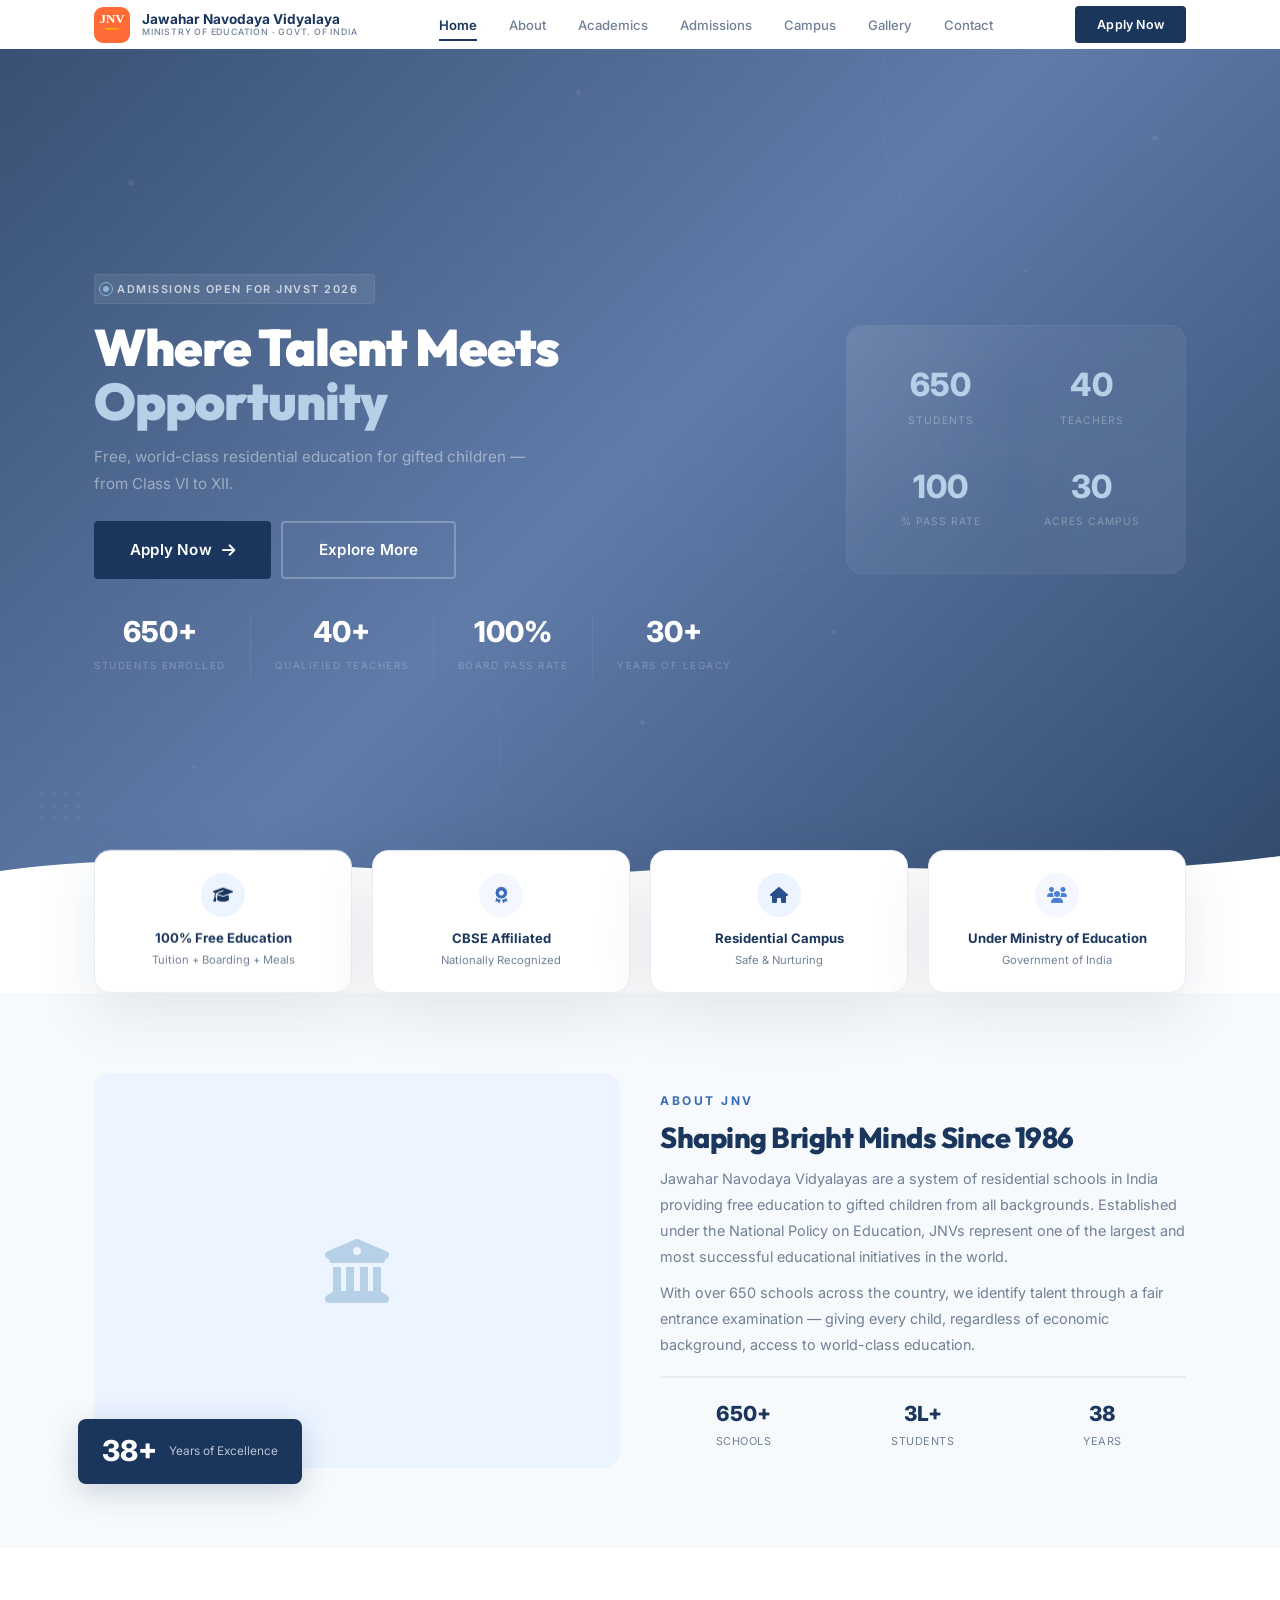
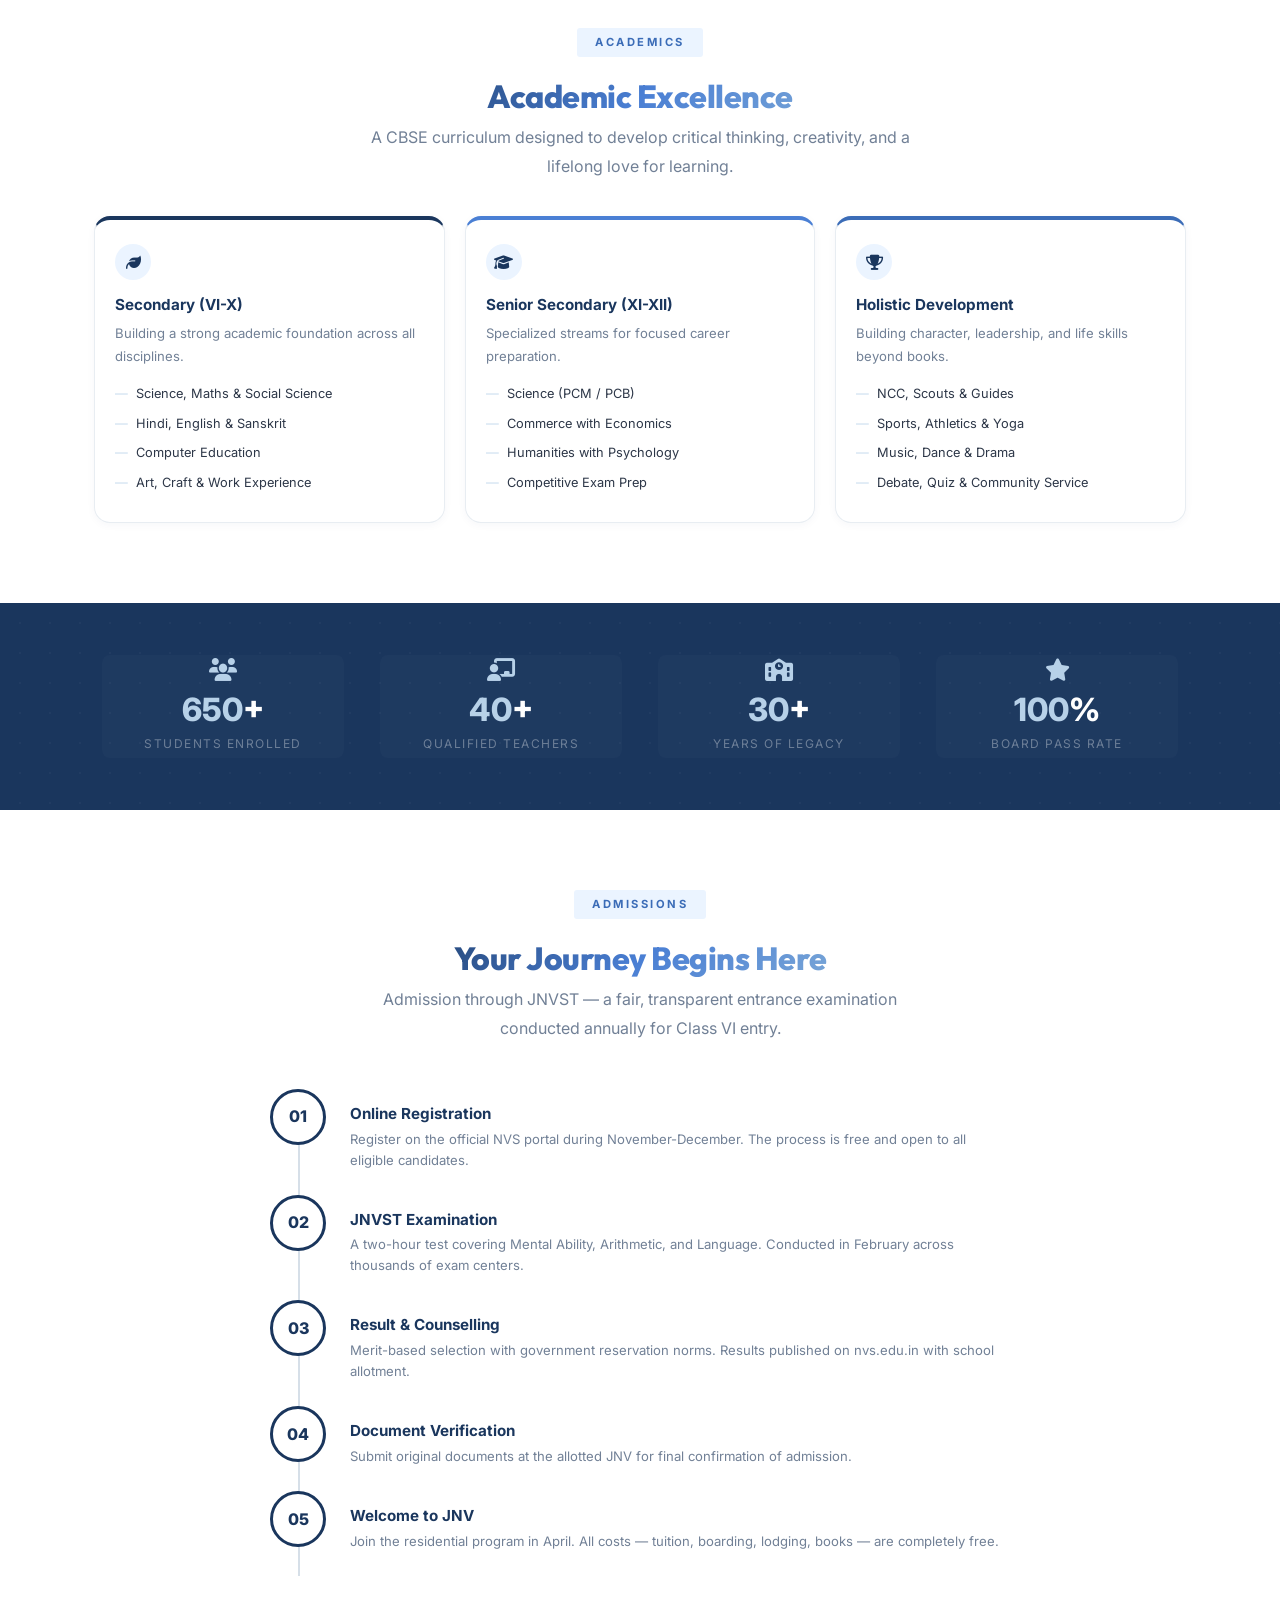
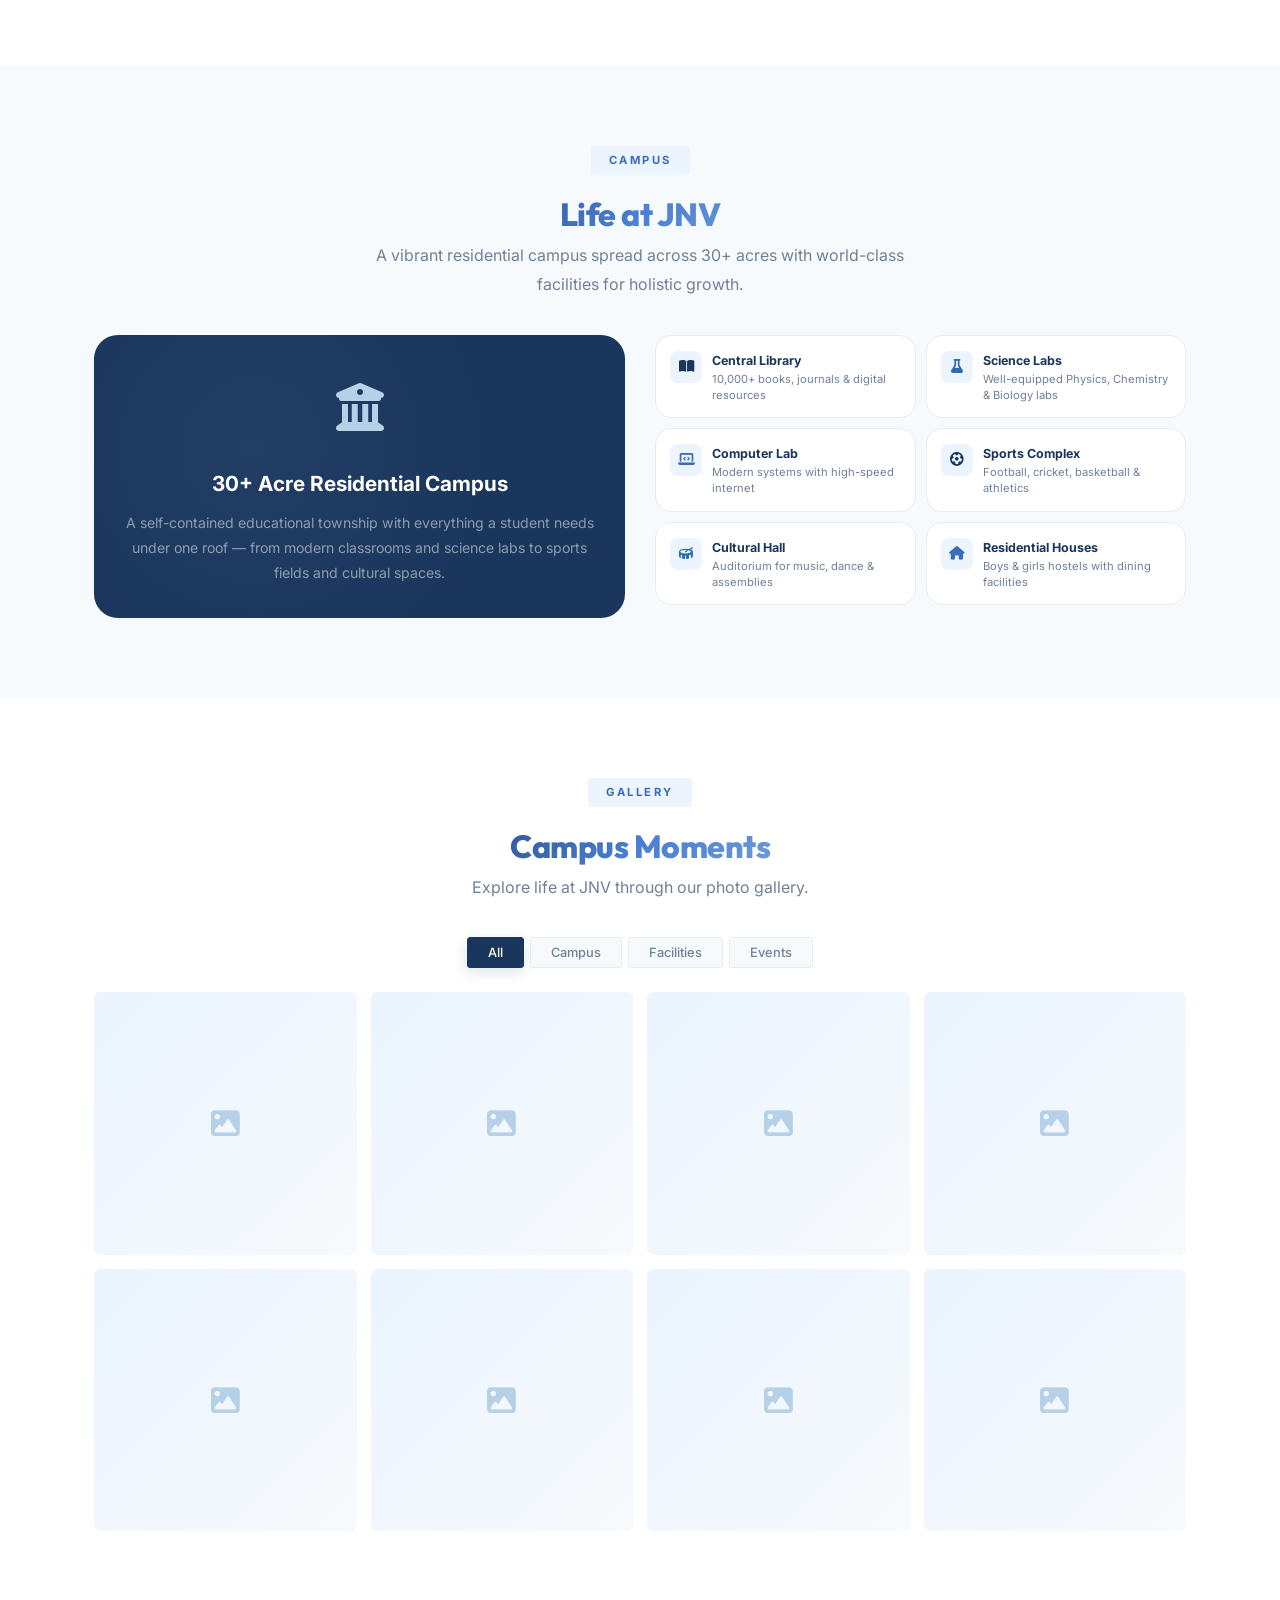
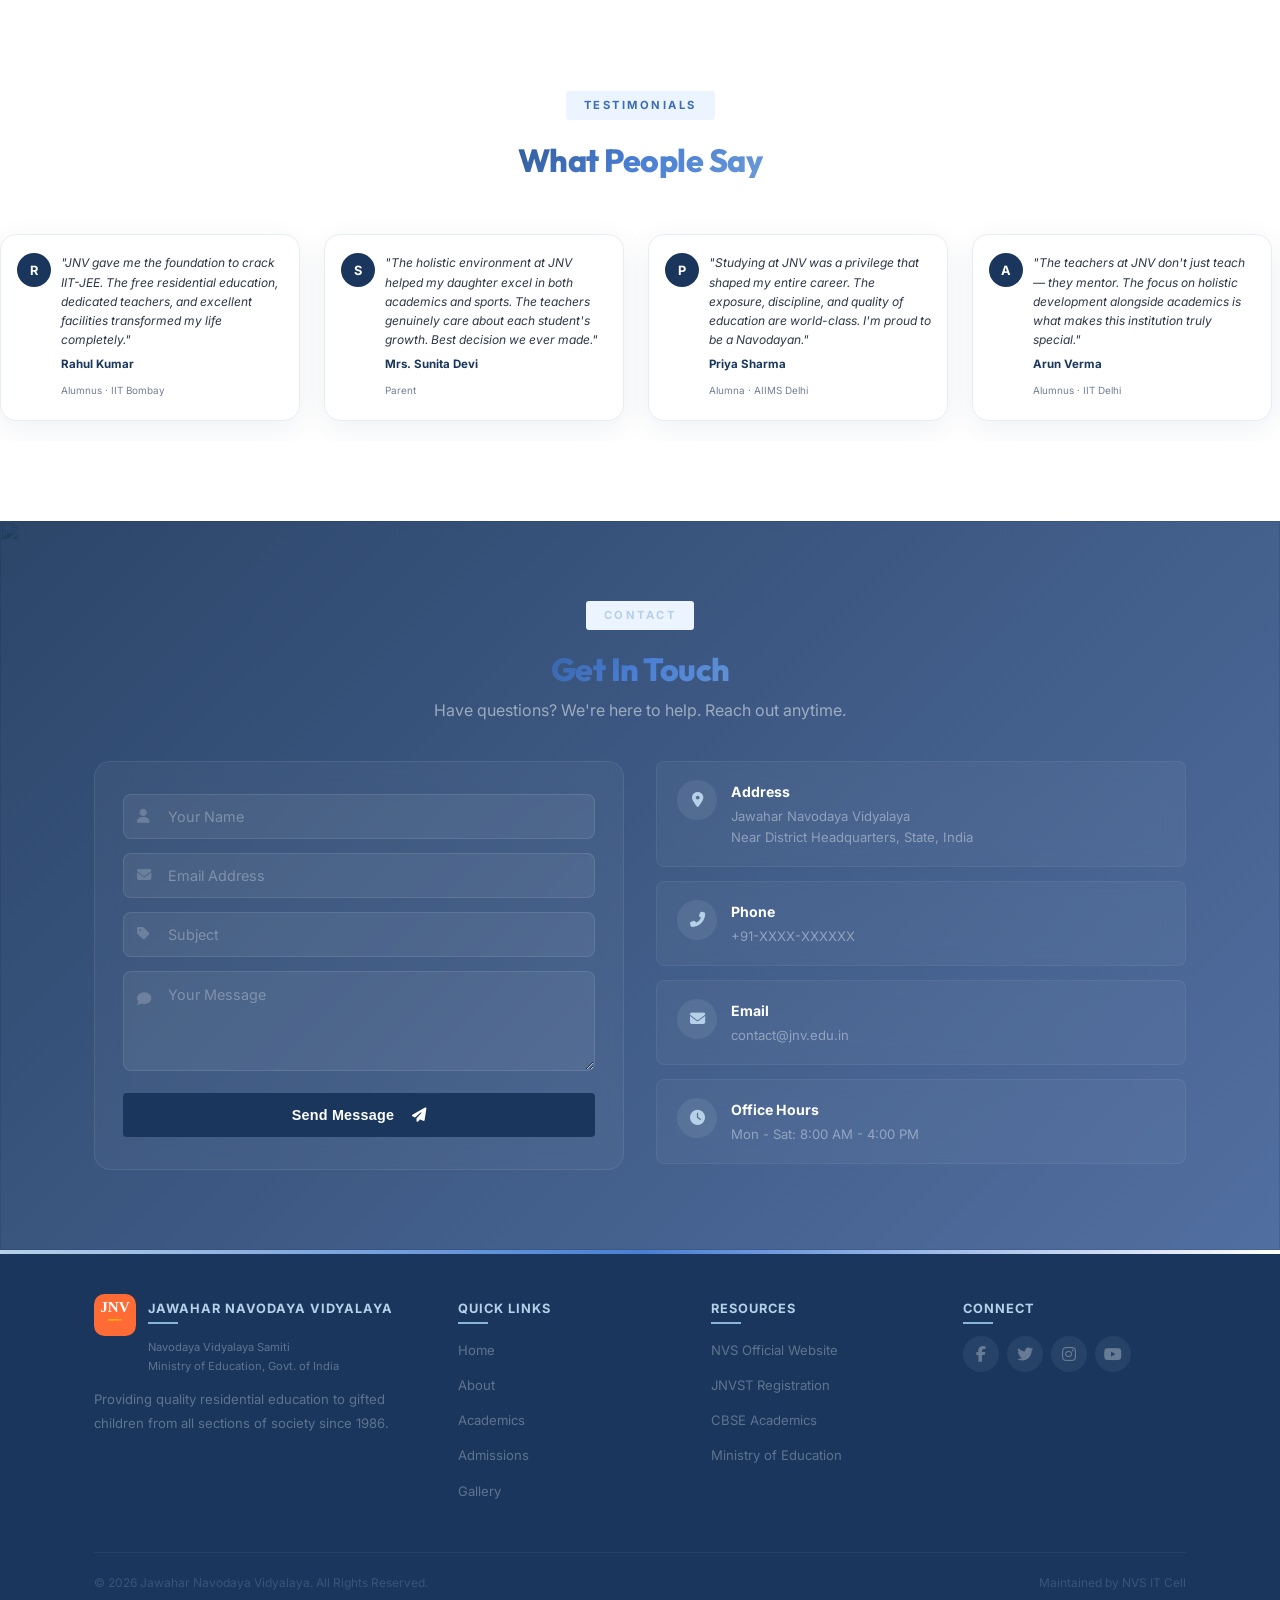
==== commit f1bc3273: "Convert to fully static site — no backend needed" ====
--- a/index.html
+++ b/index.html
@@ -451,7 +451,6 @@
             <li><a href="#academics">Academics</a></li>
             <li><a href="#admissions">Admissions</a></li>
             <li><a href="#gallery">Gallery</a></li>
-            <li><a href="admin/index.html" target="_blank">Admin Panel</a></li>
           </ul>
         </div>
         <div class="footer-col">
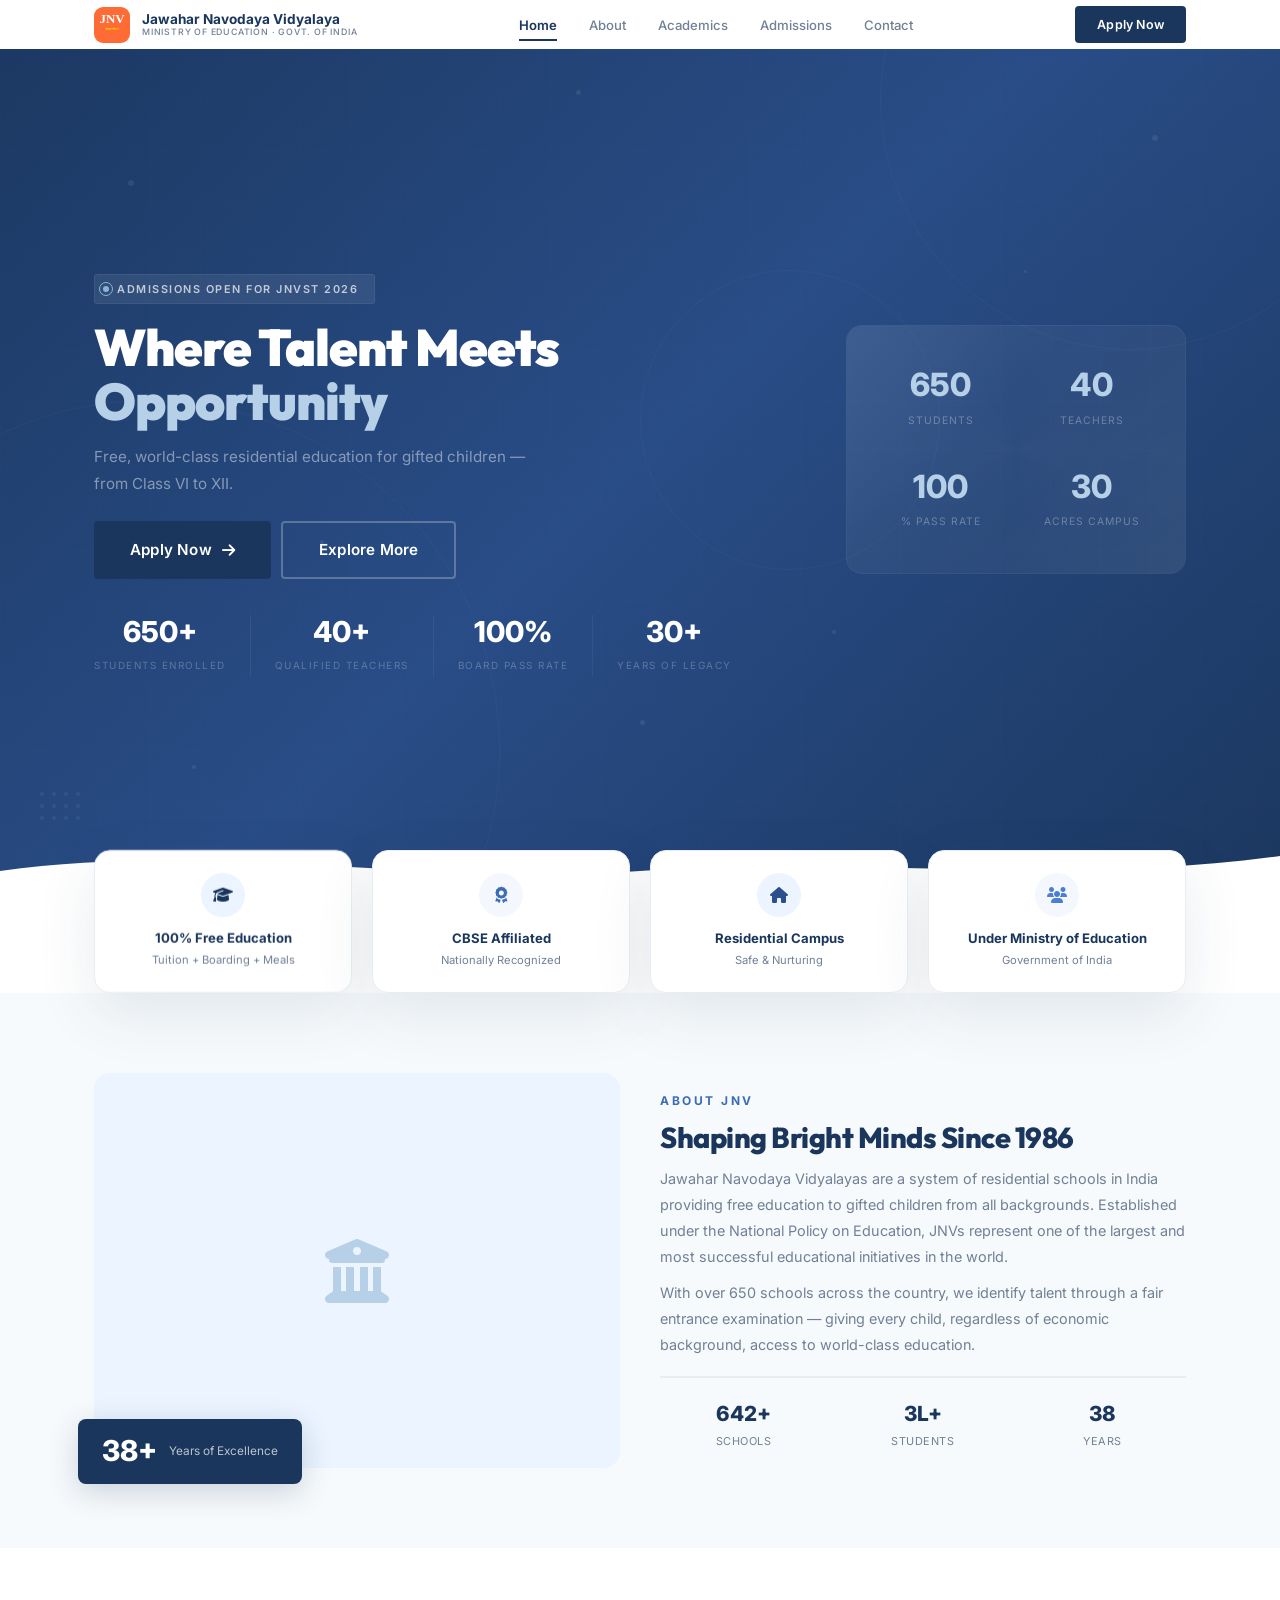
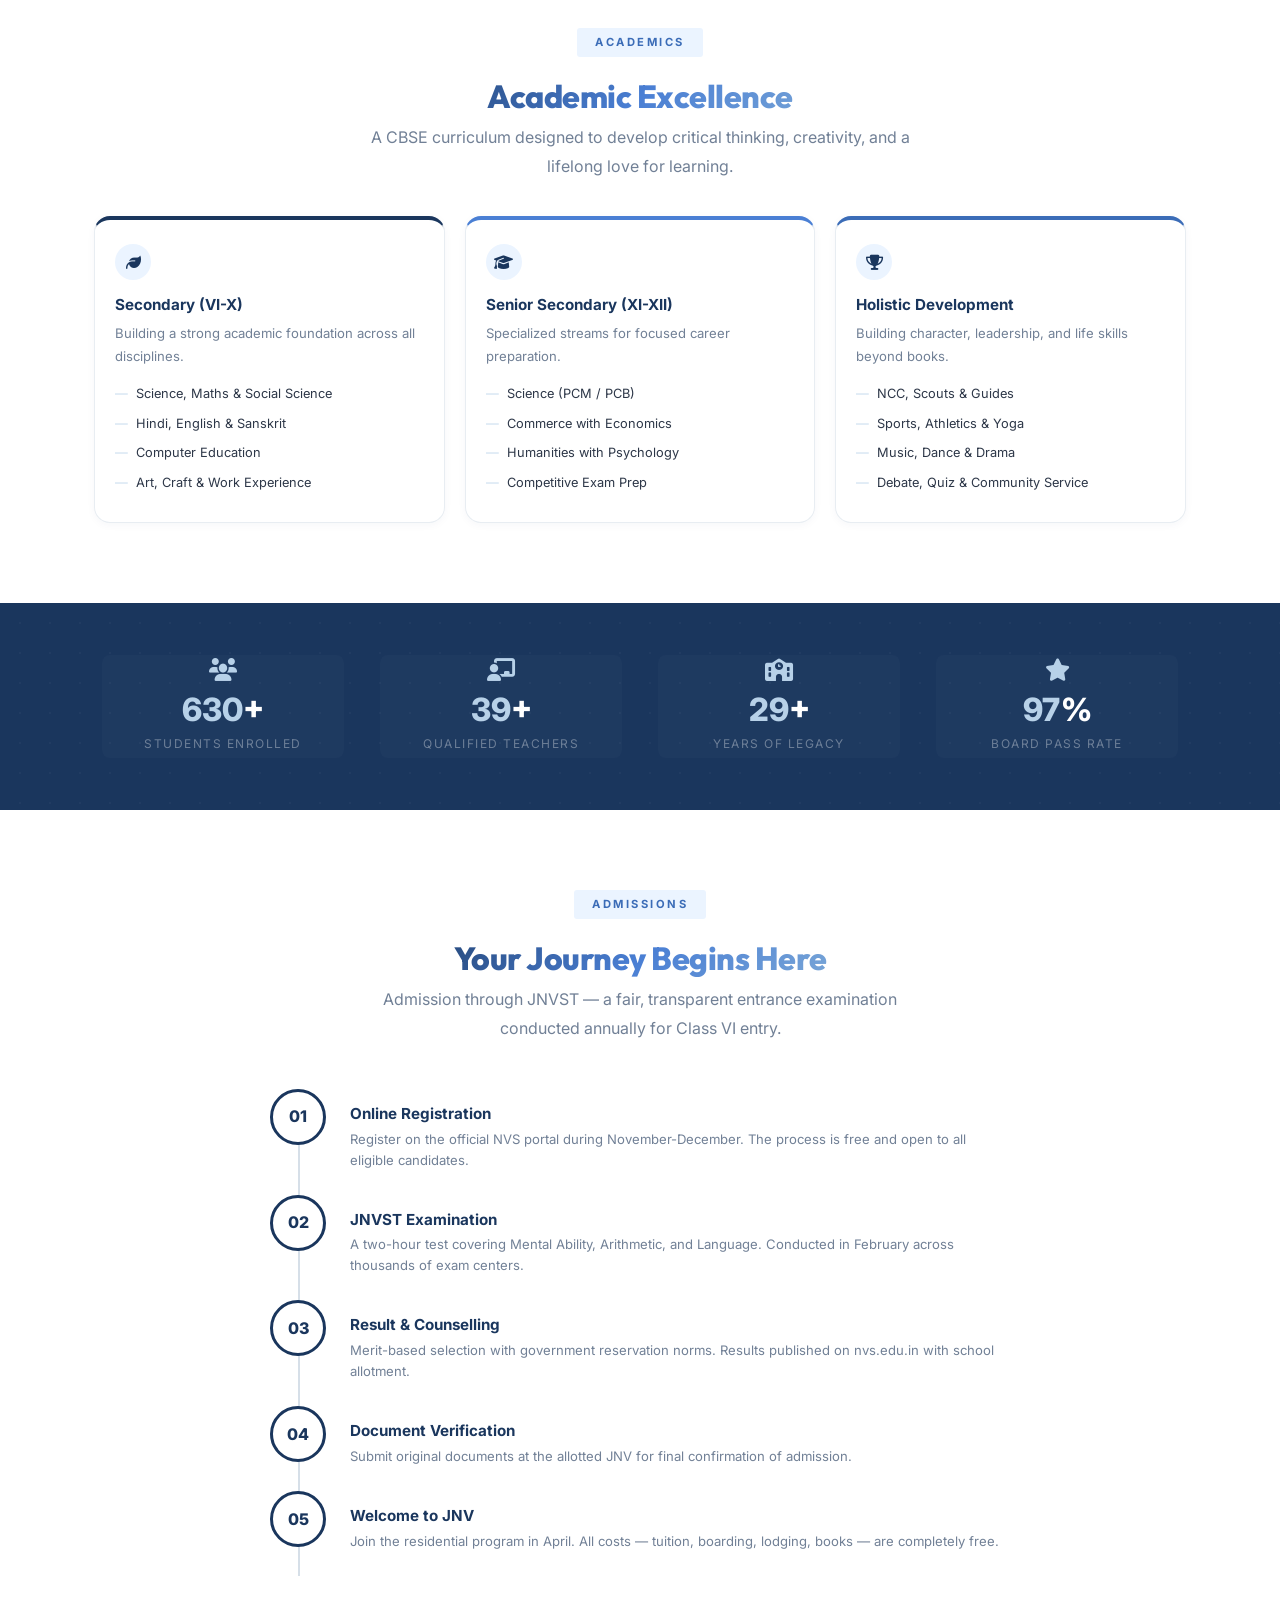
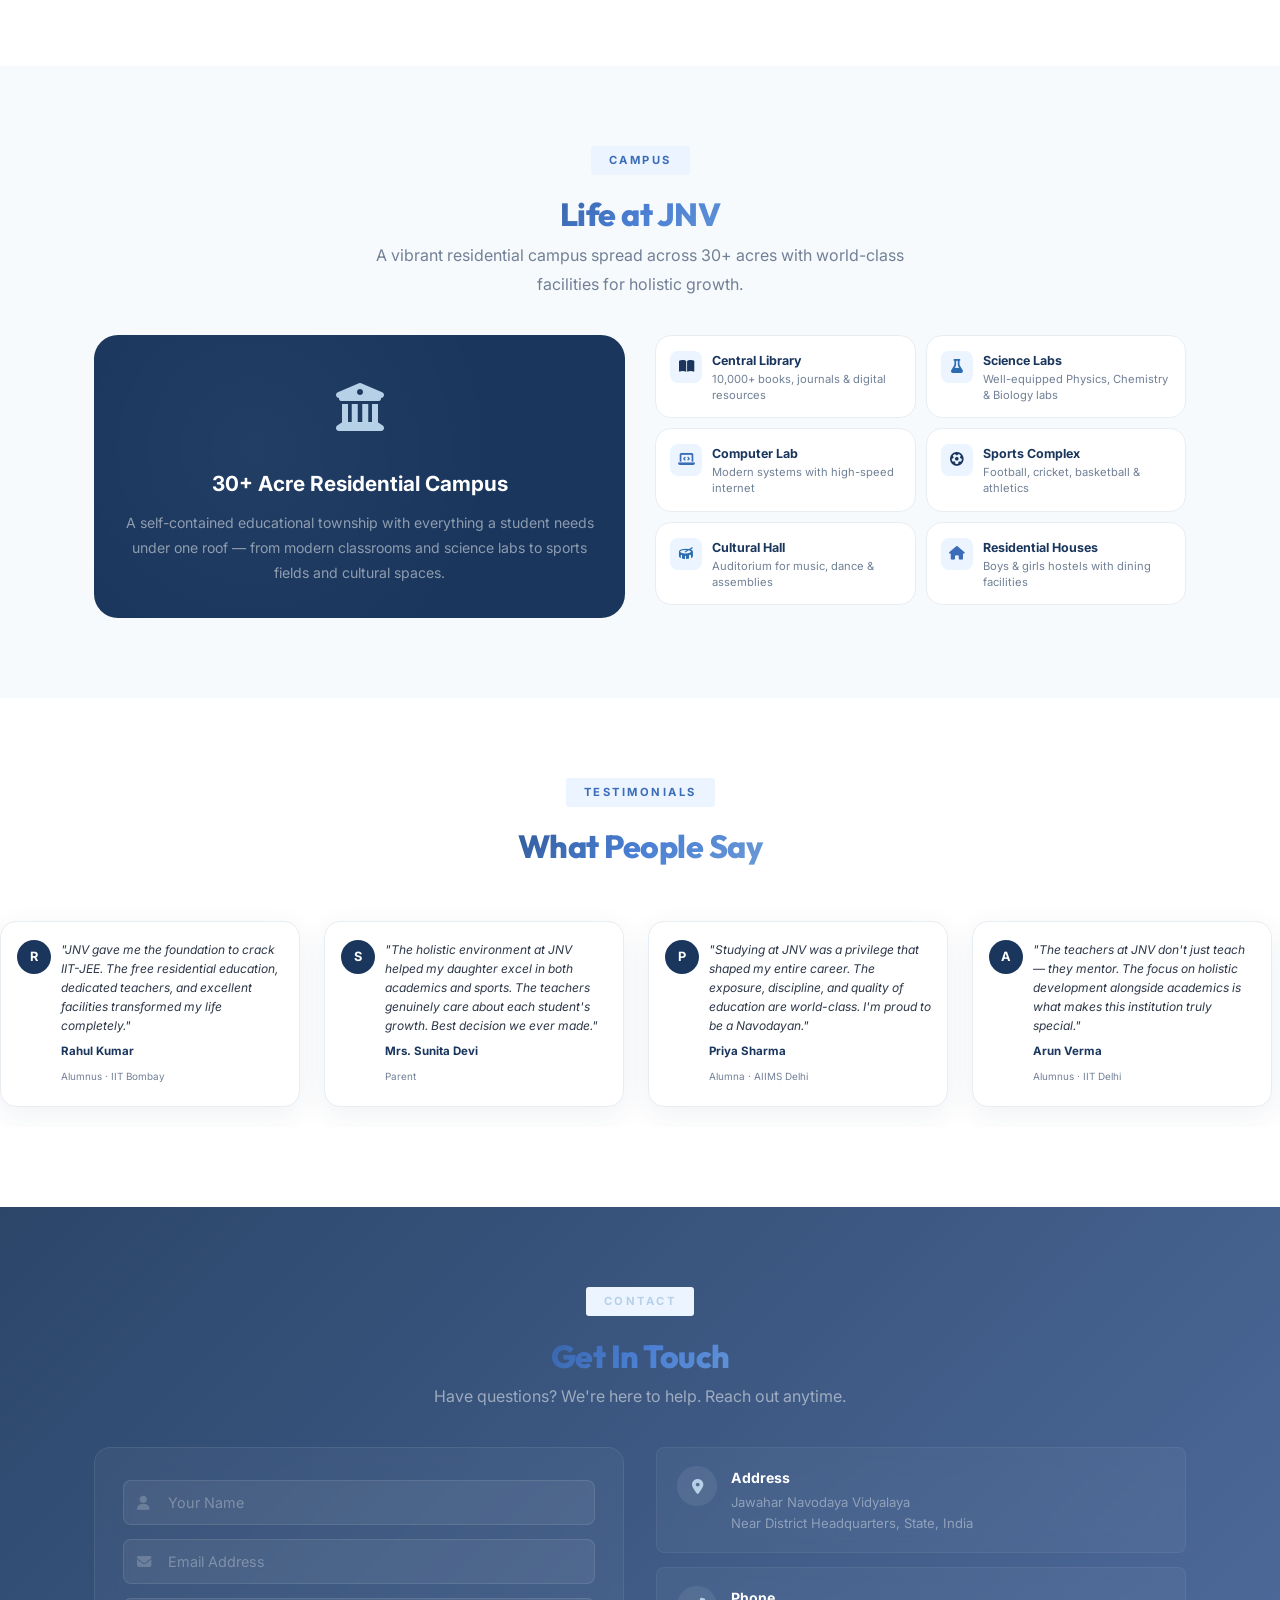
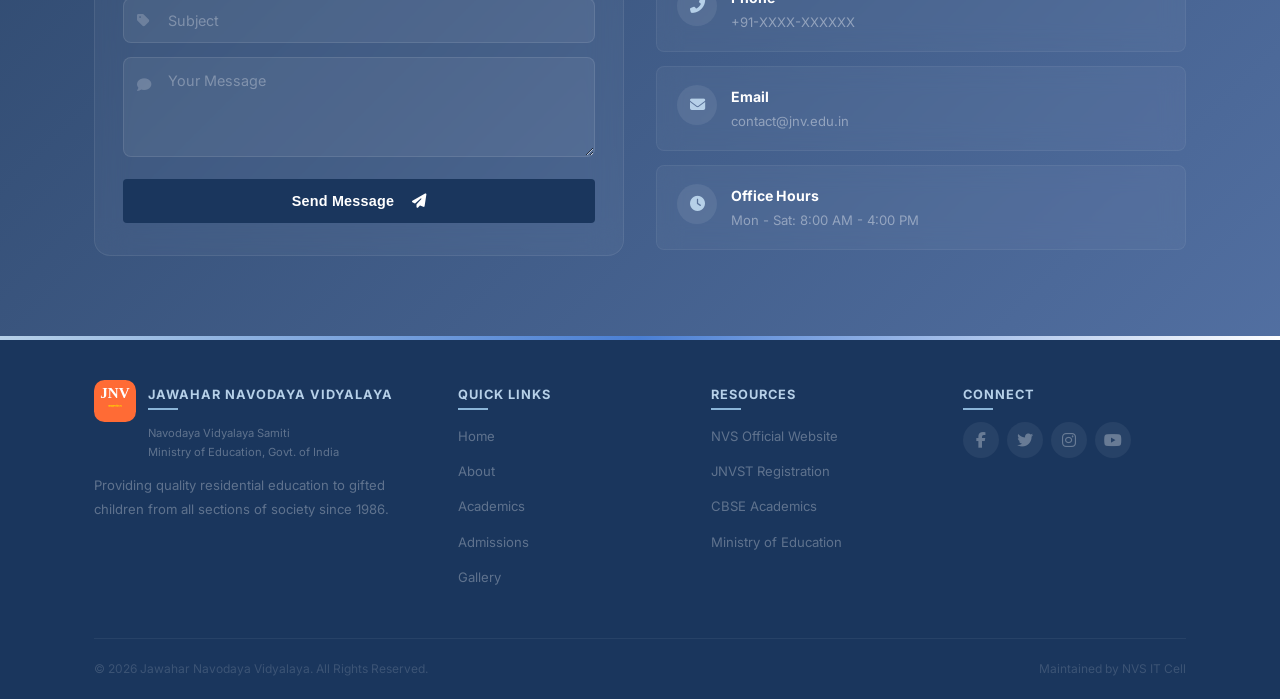
==== commit 44468665: "jnv" ====
--- a/index.html
+++ b/index.html
@@ -27,8 +27,6 @@
           <li><a href="#about" class="nav-link">About</a></li>
           <li><a href="#academics" class="nav-link">Academics</a></li>
           <li><a href="#admissions" class="nav-link">Admissions</a></li>
-          <li><a href="#campus" class="nav-link">Campus</a></li>
-          <li><a href="#gallery" class="nav-link">Gallery</a></li>
           <li><a href="#contact" class="nav-link">Contact</a></li>
         </ul>
         <div class="nav-actions">
@@ -264,45 +262,7 @@
     </div>
   </section>
 
-  <!-- ===== GALLERY ===== -->
-  <section class="section bg-white" id="gallery">
-    <div class="container">
-      <div class="section-head reveal">
-        <span class="section-tag">Gallery</span>
-        <h2>Campus Moments</h2>
-        <p>Explore life at JNV through our photo gallery.</p>
-      </div>
-      <div class="gallery-filter reveal">
-        <button class="active" data-filter="all">All</button>
-        <button data-filter="campus">Campus</button>
-        <button data-filter="facilities">Facilities</button>
-        <button data-filter="events">Events</button>
-      </div>
-      <div class="gallery-grid" id="galleryGrid">
-        <div class="g-item" data-category="campus" data-img="assets/images/campus/campus-main.jpg"><div class="g-bg"><i class="fas fa-image"></i></div><div class="g-thumb" style="background-image:url(assets/images/campus/campus-main.jpg)"></div><div class="g-overlay"><span>Main Building</span></div></div>
-        <div class="g-item" data-category="facilities" data-img="assets/images/campus/library.jpg"><div class="g-bg"><i class="fas fa-image"></i></div><div class="g-thumb" style="background-image:url(assets/images/campus/library.jpg)"></div><div class="g-overlay"><span>Library</span></div></div>
-        <div class="g-item" data-category="facilities" data-img="assets/images/campus/lab.jpg"><div class="g-bg"><i class="fas fa-image"></i></div><div class="g-thumb" style="background-image:url(assets/images/campus/lab.jpg)"></div><div class="g-overlay"><span>Science Lab</span></div></div>
-        <div class="g-item" data-category="events" data-img="assets/images/campus/sports.jpg"><div class="g-bg"><i class="fas fa-image"></i></div><div class="g-thumb" style="background-image:url(assets/images/campus/sports.jpg)"></div><div class="g-overlay"><span>Sports Day</span></div></div>
-        <div class="g-item" data-category="campus" data-img="assets/images/campus/campus-main.jpg"><div class="g-bg"><i class="fas fa-image"></i></div><div class="g-thumb" style="background-image:url(assets/images/campus/campus-main.jpg)"></div><div class="g-overlay"><span>Campus View</span></div></div>
-        <div class="g-item" data-category="events" data-img="assets/images/campus/events.jpg"><div class="g-bg"><i class="fas fa-image"></i></div><div class="g-thumb" style="background-image:url(assets/images/campus/events.jpg)"></div><div class="g-overlay"><span>Cultural Fest</span></div></div>
-        <div class="g-item" data-category="facilities" data-img="assets/images/campus/lab.jpg"><div class="g-bg"><i class="fas fa-image"></i></div><div class="g-thumb" style="background-image:url(assets/images/campus/lab.jpg)"></div><div class="g-overlay"><span>Computer Lab</span></div></div>
-        <div class="g-item" data-category="events" data-img="assets/images/campus/sports.jpg"><div class="g-bg"><i class="fas fa-image"></i></div><div class="g-thumb" style="background-image:url(assets/images/campus/sports.jpg)"></div><div class="g-overlay"><span>Swimming Pool</span></div></div>
-      </div>
-    </div>
-  </section>
-
-  <!-- Lightbox -->
-  <div class="lightbox" id="lightbox">
-    <button class="lightbox-close" id="lbClose">&times;</button>
-    <button class="lightbox-nav prev" id="lbPrev"><i class="fas fa-chevron-left"></i></button>
-    <button class="lightbox-nav next" id="lbNext"><i class="fas fa-chevron-right"></i></button>
-    <div class="lightbox-content" id="lbContent">
-      <img id="lbImg" src="" alt="Gallery Image">
-      <h3 id="lbTitle">Photo Title</h3>
-      <p id="lbCategory">Category</p>
-    </div>
-    <div class="lightbox-counter" id="lbCounter">1 / 8</div>
-  </div>
+  <!-- Gallery section removed — photos will be added later -->
 
   <!-- ===== NOTICES ===== -->
   <section class="section bg-cream" id="notices" style="display:none;">
@@ -380,7 +340,6 @@
   <!-- ===== GET IN TOUCH ===== -->
   <section class="section git-section" id="contact">
     <div class="git-bg">
-      <img src="assets/images/hero/campus-main.jpg" alt="" class="git-bg-img">
       <div class="git-overlay"></div>
     </div>
     <div class="container">
--- a/css/style.css
+++ b/css/style.css
@@ -134,9 +134,7 @@
 .hero {
   min-height: 100vh; display: flex; align-items: center; position: relative;
   overflow: hidden;
-  background-image: url('../assets/images/hero/campus-main.jpg');
-  background-size: cover; background-position: center; background-repeat: no-repeat;
-  background-attachment: fixed;
+  background: var(--primary-800);
 }
 .hero::before {
   content: ''; position: absolute; inset: 0;
@@ -597,19 +595,7 @@
   75% { transform: translateY(-40px) translateX(10px) scale(0.7); opacity: 0.4; }
 }
 
-/* Hero background slow zoom */
-.hero::after {
-  content: ''; position: absolute; inset: -80px;
-  background-image: url('../assets/images/hero/campus-main.jpg');
-  background-size: cover; background-position: center;
-  animation: heroZoom 20s infinite alternate ease-in-out;
-  z-index: -2;
-}
 .hero { background-image: none; }
-@keyframes heroZoom {
-  0% { transform: scale(1); }
-  100% { transform: scale(1.08); }
-}
 
 /* Gradient text for headings */
 .section-head h2 {
